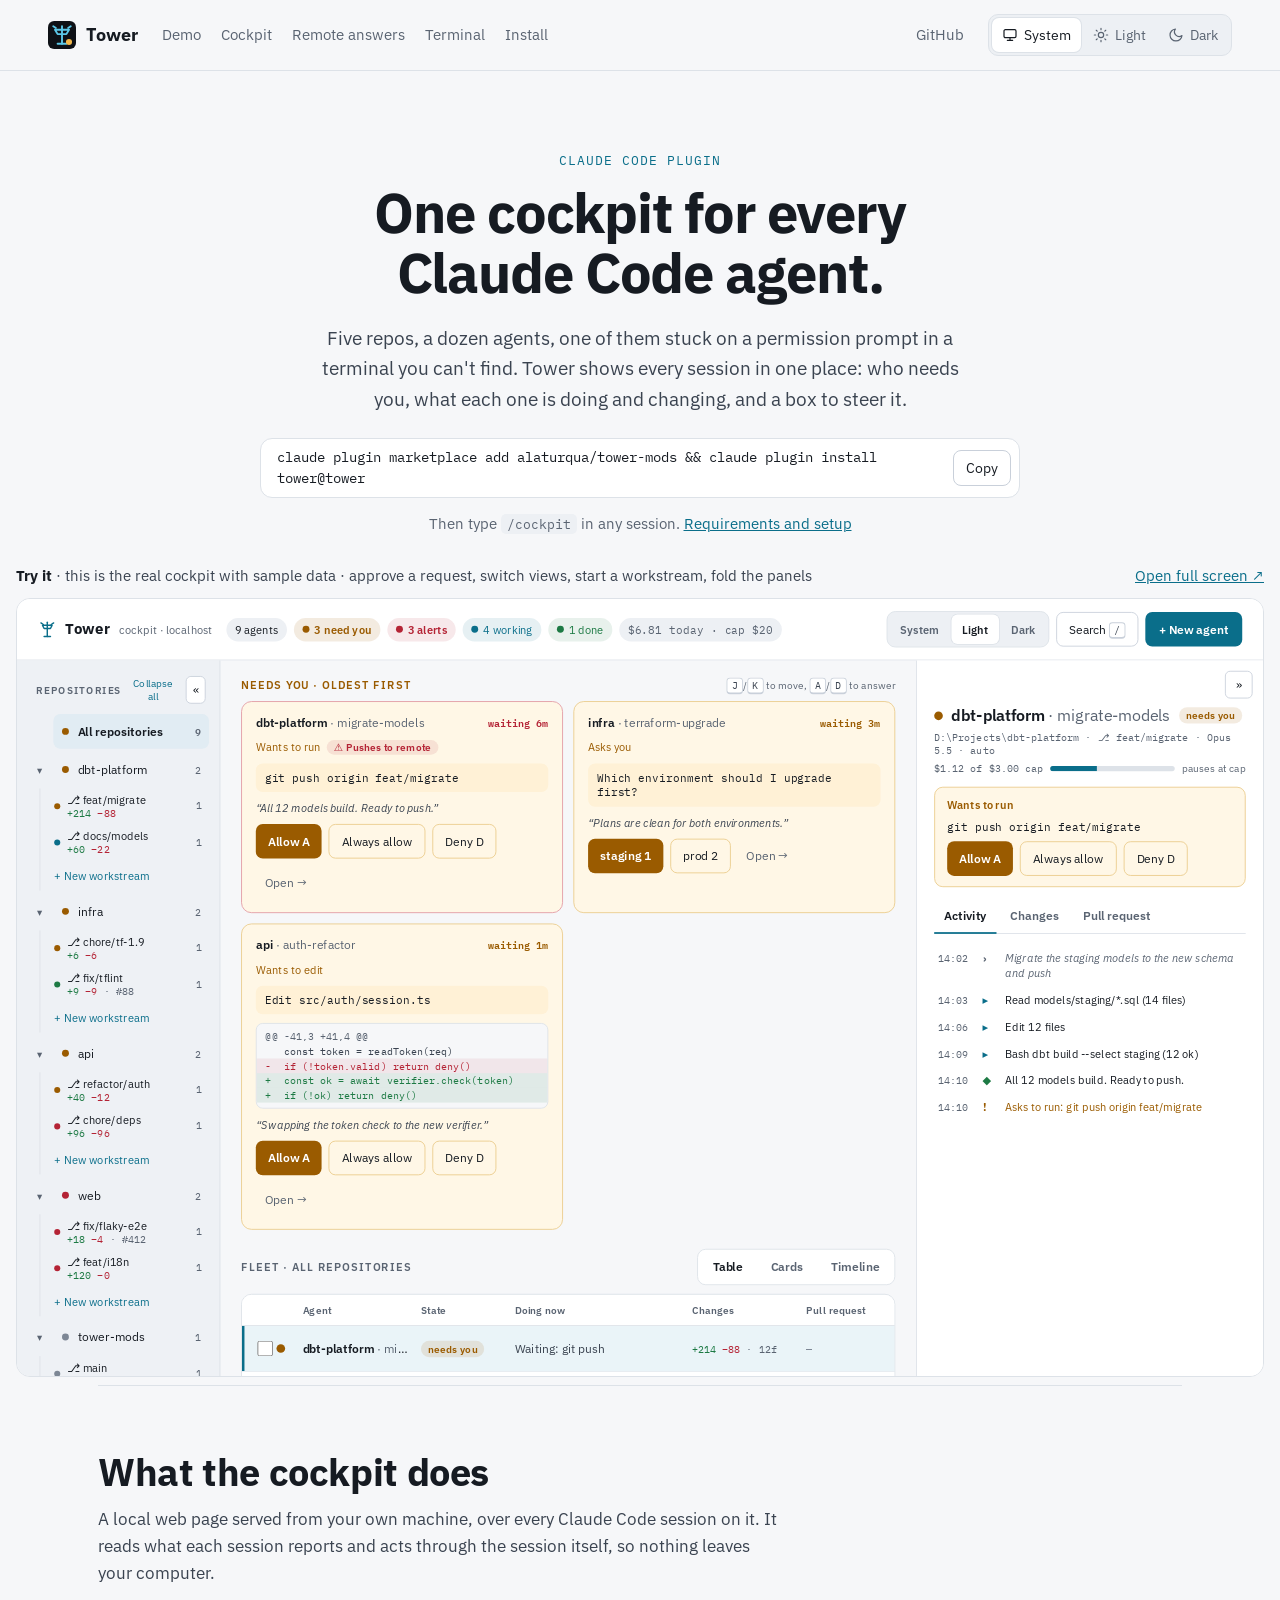
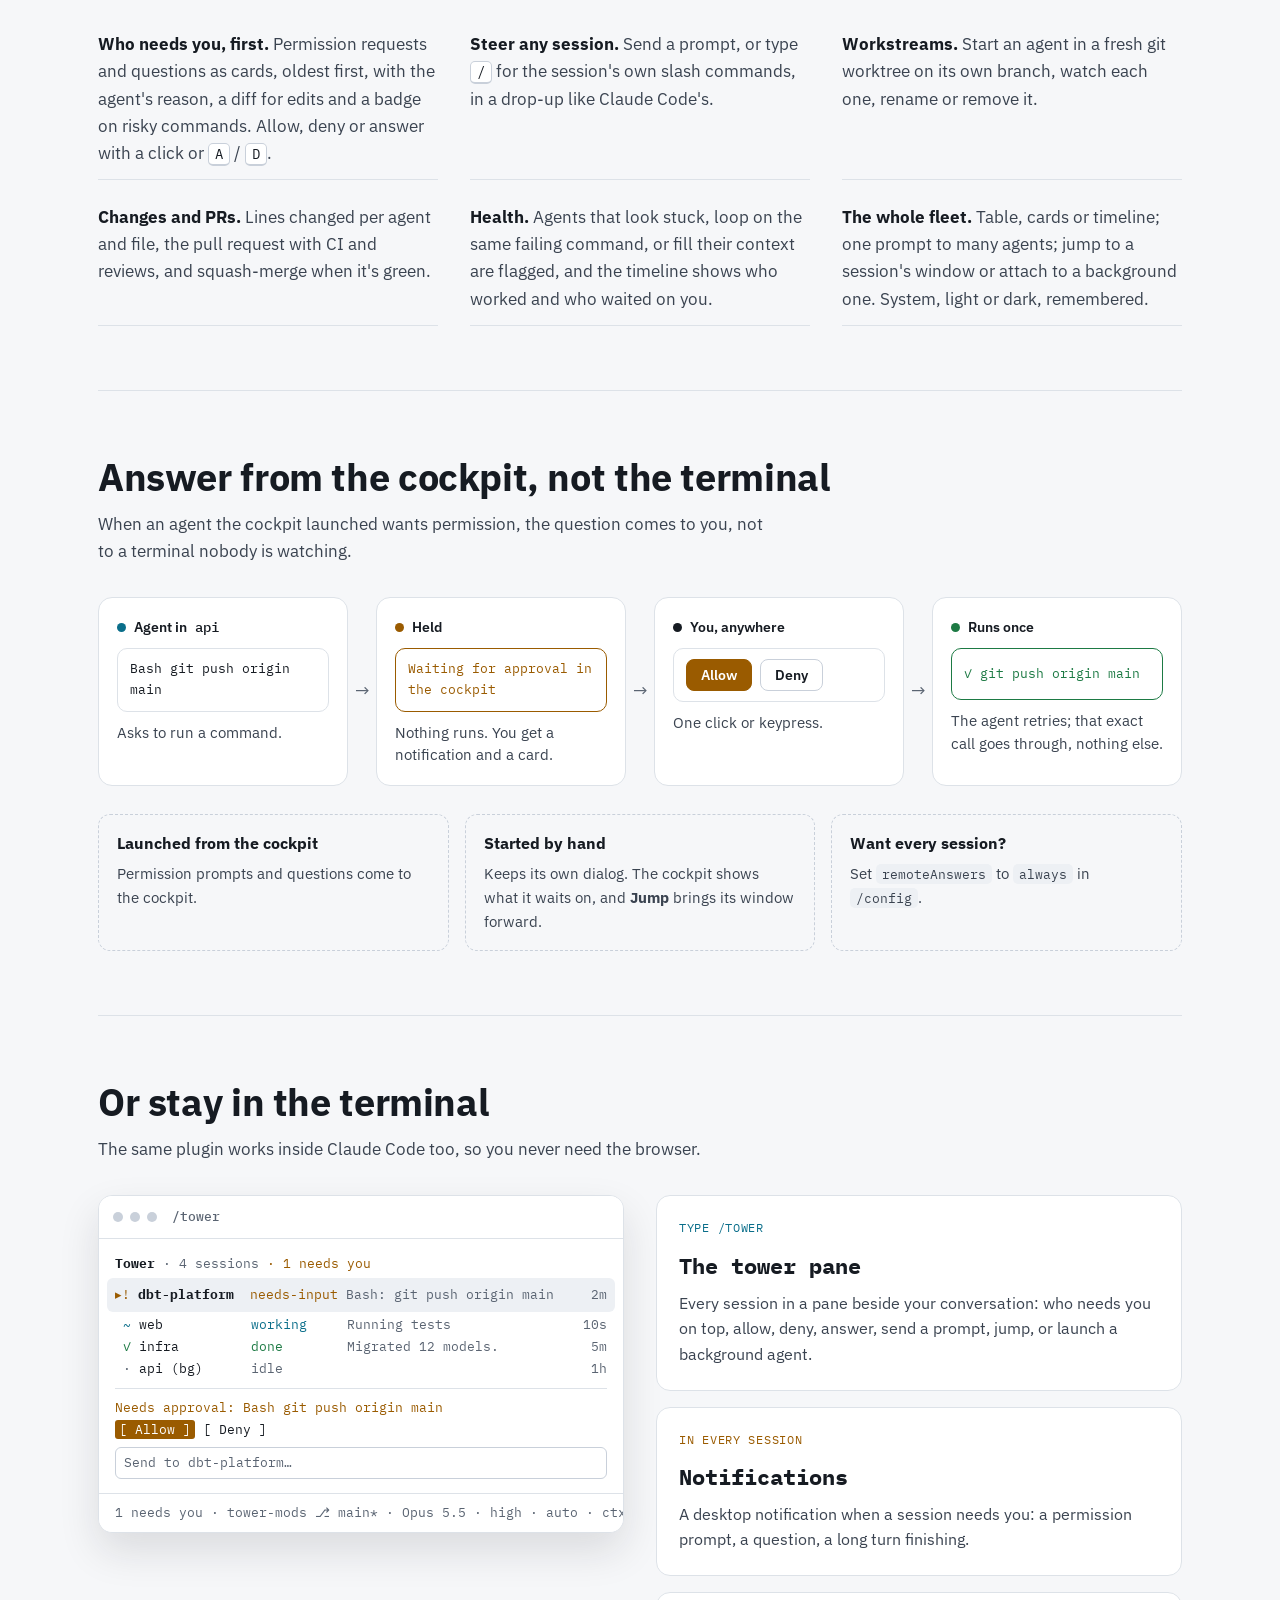
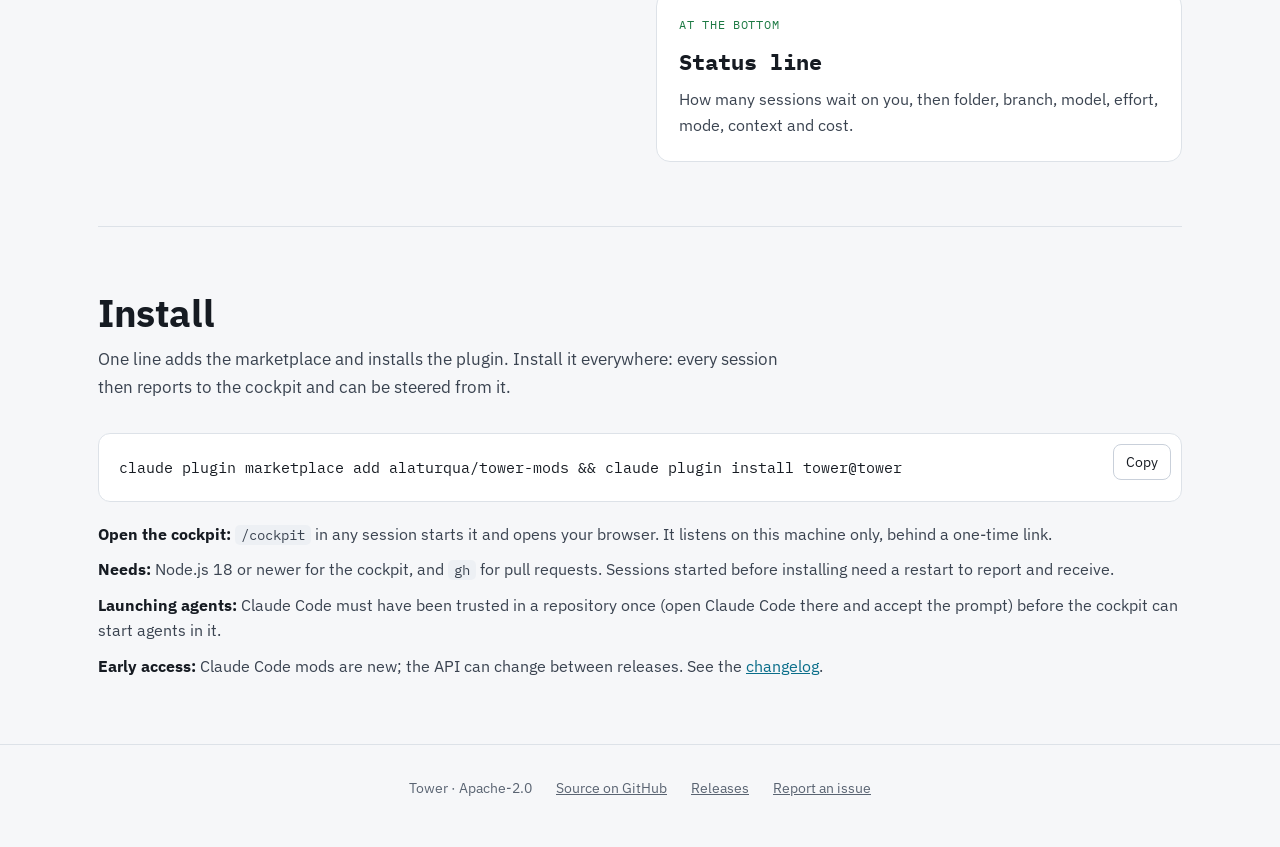
==== site/index.html @ bd693deb "Adding fixes and adjustments" ====
<!doctype html>
<html lang="en">
<head>
  <meta charset="utf-8">
  <meta name="viewport" content="width=device-width, initial-scale=1">
  <title>Tower: a cockpit for every Claude Code session</title>
  <meta name="description" content="A Claude Code plugin: one cockpit for every agent across your repos. See who needs you, approve and answer, send prompts and slash commands, start workstreams in git worktrees, and watch changes, PRs and health.">
  <meta name="theme-color" content="#0E1116">
  <link rel="icon" href="favicon.svg" type="image/svg+xml">
  <link rel="canonical" href="https://alaturqua.github.io/tower-mods/">
  <meta property="og:type" content="website">
  <meta property="og:title" content="Tower: a cockpit for every Claude Code session">
  <meta property="og:description" content="See every agent across your repos, approve and answer, send prompts, start workstreams, and watch changes and PRs from one cockpit.">
  <meta property="og:url" content="https://alaturqua.github.io/tower-mods/">
  <link rel="preconnect" href="https://fonts.googleapis.com">
  <link rel="preconnect" href="https://fonts.gstatic.com" crossorigin>
  <link rel="stylesheet" href="https://fonts.googleapis.com/css2?family=IBM+Plex+Mono:wght@400;500&family=IBM+Plex+Sans:wght@400;500;600;700&display=swap">
  <link rel="stylesheet" href="styles.css?v=dev">
  <script>
    // Before first paint: the saved choice, else the system's, so the page never flashes the wrong theme.
    (function () {
      var saved = null
      try { saved = localStorage.getItem('tower-theme') } catch (e) {}
      var system = window.matchMedia && matchMedia('(prefers-color-scheme: light)').matches ? 'light' : 'dark'
      document.documentElement.dataset.theme = saved === 'light' || saved === 'dark' ? saved : system
    })()
  </script>
</head>
<body>
  <a class="skip" href="#main">Skip to content</a>

  <header class="rail">
    <a class="brand" href="./" aria-label="Tower home">
      <img src="favicon.svg" alt="" width="28" height="28">
      <span>Tower</span>
    </a>
    <nav class="rail-nav" aria-label="Sections">
      <a href="#demo">Demo</a>
      <a href="#cockpit">Cockpit</a>
      <a href="#answers">Remote answers</a>
      <a href="#terminal">Terminal</a>
      <a href="#install">Install</a>
    </nav>
    <a class="rail-link" href="https://github.com/alaturqua/tower-mods">GitHub</a>
    <div class="theme-switch" role="group" aria-label="Theme">
      <button type="button" data-choice="system" aria-pressed="true" title="Follow the system">
        <svg viewBox="0 0 24 24" fill="none" stroke="currentColor" stroke-width="1.8" stroke-linecap="round" stroke-linejoin="round" aria-hidden="true"><rect x="3" y="4" width="18" height="12" rx="2"></rect><path d="M8 20h8M12 16v4"></path></svg>
        <span>System</span>
      </button>
      <button type="button" data-choice="light" aria-pressed="false" title="Light">
        <svg viewBox="0 0 24 24" fill="none" stroke="currentColor" stroke-width="1.8" stroke-linecap="round" stroke-linejoin="round" aria-hidden="true"><circle cx="12" cy="12" r="4"></circle><path d="M12 2v2M12 20v2M4.9 4.9l1.4 1.4M17.7 17.7l1.4 1.4M2 12h2M20 12h2M4.9 19.1l1.4-1.4M17.7 6.3l1.4-1.4"></path></svg>
        <span>Light</span>
      </button>
      <button type="button" data-choice="dark" aria-pressed="false" title="Dark">
        <svg viewBox="0 0 24 24" fill="none" stroke="currentColor" stroke-width="1.8" stroke-linecap="round" stroke-linejoin="round" aria-hidden="true"><path d="M21 12.8A9 9 0 1 1 11.2 3a7 7 0 0 0 9.8 9.8z"></path></svg>
        <span>Dark</span>
      </button>
    </div>
  </header>

  <main id="main">
    <section class="intro" aria-labelledby="hero-title">
      <p class="eyebrow">Claude Code plugin</p>
      <h1 id="hero-title">One cockpit for every Claude&nbsp;Code&nbsp;agent.</h1>
      <p class="lede">Five repos, a dozen agents, one of them stuck on a permission prompt in a terminal you can't find. Tower shows every session in one place: who needs you, what each one is doing and changing, and a box to steer it.</p>
      <div class="install-line">
        <code id="hero-install">claude plugin marketplace add alaturqua/tower-mods &amp;&amp; claude plugin install tower@tower</code>
        <button type="button" class="copy-inline" data-copy="hero-install">Copy</button>
      </div>
      <p class="intro-after">Then type <code>/cockpit</code> in any session. <a href="#install">Requirements and setup</a></p>
    </section>

    <section id="demo" class="live" aria-label="Live demo">
      <div class="live-bar">
        <span><b>Try it</b> · this is the real cockpit with sample data · approve a request, switch views, start a workstream, fold the panels</span>
        <a href="demo/" target="_blank" rel="noopener">Open full screen ↗</a>
      </div>
      <div class="live-frame" id="live-frame">
        <iframe id="live-iframe" src="demo/" title="Tower cockpit live demo with sample data" width="1440" height="900"></iframe>
      </div>
    </section>

    <section id="cockpit" class="band" aria-labelledby="cockpit-title">
      <h2 id="cockpit-title">What the cockpit does</h2>
      <p class="sub">A local web page served from your own machine, over every Claude Code session on it. It reads what each session reports and acts through the session itself, so nothing leaves your computer.</p>
      <ul class="features">
        <li><b>Who needs you, first.</b> Permission requests and questions as cards, oldest first, with the agent's reason, a diff for edits and a badge on risky commands. Allow, deny or answer with a click or <kbd>A</kbd> / <kbd>D</kbd>.</li>
        <li><b>Steer any session.</b> Send a prompt, or type <kbd>/</kbd> for the session's own slash commands, in a drop-up like Claude Code's.</li>
        <li><b>Workstreams.</b> Start an agent in a fresh git worktree on its own branch, watch each one, rename or remove it.</li>
        <li><b>Changes and PRs.</b> Lines changed per agent and file, the pull request with CI and reviews, and squash-merge when it's green.</li>
        <li><b>Health.</b> Agents that look stuck, loop on the same failing command, or fill their context are flagged, and the timeline shows who worked and who waited on you.</li>
        <li><b>The whole fleet.</b> Table, cards or timeline; one prompt to many agents; jump to a session's window or attach to a background one. System, light or dark, remembered.</li>
      </ul>
    </section>

    <section id="answers" class="band" aria-labelledby="answers-title">
      <h2 id="answers-title">Answer from the cockpit, not the terminal</h2>
      <p class="sub">When an agent the cockpit launched wants permission, the question comes to you, not to a terminal nobody is watching.</p>

      <ol class="flow" aria-label="How a permission is answered from the cockpit">
        <li class="flow-step">
          <p class="flow-who"><span class="dot work"></span>Agent in <b>api</b></p>
          <div class="flow-shot"><code>Bash  git push origin main</code></div>
          <p class="flow-say">Asks to run a command.</p>
        </li>
        <li class="flow-step">
          <p class="flow-who"><span class="dot warn"></span>Held</p>
          <div class="flow-shot flow-shot-warn">Waiting for approval in the cockpit</div>
          <p class="flow-say">Nothing runs. You get a notification and a card.</p>
        </li>
        <li class="flow-step">
          <p class="flow-who"><span class="dot you"></span>You, anywhere</p>
          <div class="flow-shot flow-buttons"><span class="fake-btn fake-primary">Allow</span><span class="fake-btn">Deny</span></div>
          <p class="flow-say">One click or keypress.</p>
        </li>
        <li class="flow-step">
          <p class="flow-who"><span class="dot ok"></span>Runs once</p>
          <div class="flow-shot flow-shot-ok">✓ git push origin main</div>
          <p class="flow-say">The agent retries; that exact call goes through, nothing else.</p>
        </li>
      </ol>

      <div class="modes">
        <div class="mode">
          <h3>Launched from the cockpit</h3>
          <p>Permission prompts and questions come to the cockpit.</p>
        </div>
        <div class="mode">
          <h3>Started by hand</h3>
          <p>Keeps its own dialog. The cockpit shows what it waits on, and <b>Jump</b> brings its window forward.</p>
        </div>
        <div class="mode">
          <h3>Want every session?</h3>
          <p>Set <code>remoteAnswers</code> to <code>always</code> in <code>/config</code>.</p>
        </div>
      </div>
    </section>

    <section id="terminal" class="band" aria-labelledby="terminal-title">
      <h2 id="terminal-title">Or stay in the terminal</h2>
      <p class="sub">The same plugin works inside Claude Code too, so you never need the browser.</p>
      <div class="term">
        <figure class="pane" aria-label="The /tower pane in a terminal">
          <div class="pane-bar"><span></span><span></span><span></span><b>/tower</b></div>
          <div class="pane-body">
            <p class="pane-head"><b>Tower</b> <i>· 4 sessions</i> <em class="warn">· 1 needs you</em></p>
            <p class="row sel"><span class="warn">▸!</span> <b>dbt-platform</b>  <span class="warn">needs-input</span> <i>Bash: git push origin main</i> <i class="r">2m</i></p>
            <p class="row"><span class="work"> ~</span> web           <span class="work">working    </span> <i>Running tests</i> <i class="r">10s</i></p>
            <p class="row"><span class="ok"> ✓</span> infra         <span class="ok">done       </span> <i>Migrated 12 models.</i> <i class="r">5m</i></p>
            <p class="row"><span class="dim"> ·</span> api (bg)      <span class="dim">idle       </span> <i></i> <i class="r">1h</i></p>
            <p class="rule"></p>
            <p class="warn">Needs approval: Bash git push origin main</p>
            <p><span class="key">[ Allow ]</span> <span class="key2">[ Deny ]</span></p>
            <p class="input">Send to dbt-platform…</p>
          </div>
          <div class="pane-status">1 needs you · tower-mods ⎇ main* · Opus 5.5 · high · auto · ctx 42% · $1.23</div>
        </figure>
        <div class="cards">
          <article class="card">
            <p class="tag work">type /tower</p>
            <h3>The tower pane</h3>
            <p>Every session in a pane beside your conversation: who needs you on top, allow, deny, answer, send a prompt, jump, or launch a background agent.</p>
          </article>
          <article class="card">
            <p class="tag warn">in every session</p>
            <h3>Notifications</h3>
            <p>A desktop notification when a session needs you: a permission prompt, a question, a long turn finishing.</p>
          </article>
          <article class="card">
            <p class="tag ok">at the bottom</p>
            <h3>Status line</h3>
            <p>How many sessions wait on you, then folder, branch, model, effort, mode, context and cost.</p>
          </article>
        </div>
      </div>
    </section>

    <section id="install" class="band" aria-labelledby="install-title">
      <h2 id="install-title">Install</h2>
      <p class="sub">One line adds the marketplace and installs the plugin. Install it everywhere: every session then reports to the cockpit and can be steered from it.</p>
      <div class="code">
        <button type="button" class="copy" data-copy="install-cmds">Copy</button>
<pre id="install-cmds"><code>claude plugin marketplace add alaturqua/tower-mods &amp;&amp; claude plugin install tower@tower</code></pre>
      </div>
      <ul class="setup">
        <li><b>Open the cockpit:</b> <code>/cockpit</code> in any session starts it and opens your browser. It listens on this machine only, behind a one-time link.</li>
        <li><b>Needs:</b> Node.js 18 or newer for the cockpit, and <code>gh</code> for pull requests. Sessions started before installing need a restart to report and receive.</li>
        <li><b>Launching agents:</b> Claude Code must have been trusted in a repository once (open Claude Code there and accept the prompt) before the cockpit can start agents in it.</li>
        <li><b>Early access:</b> Claude Code mods are new; the API can change between releases. See the <a href="https://github.com/alaturqua/tower-mods/blob/main/CHANGELOG.md">changelog</a>.</li>
      </ul>
    </section>
  </main>

  <footer class="foot">
    <span>Tower · Apache-2.0</span>
    <a href="https://github.com/alaturqua/tower-mods">Source on GitHub</a>
    <a href="https://github.com/alaturqua/tower-mods/releases">Releases</a>
    <a href="https://github.com/alaturqua/tower-mods/issues">Report an issue</a>
  </footer>

  <script>
    (function () {
      // Three choices, remembered: System follows the OS as it changes, Light and Dark stay put.
      var root = document.documentElement
      var meta = document.querySelector('meta[name="theme-color"]')
      var buttons = document.querySelectorAll('.theme-switch button')
      var media = window.matchMedia ? matchMedia('(prefers-color-scheme: light)') : null
      function choice() {
        var saved = null
        try { saved = localStorage.getItem('tower-theme') } catch (e) {}
        return saved === 'light' || saved === 'dark' ? saved : 'system'
      }
      function apply() {
        var picked = choice()
        var theme = picked === 'system' ? (media && media.matches ? 'light' : 'dark') : picked
        root.dataset.theme = theme
        meta.setAttribute('content', theme === 'dark' ? '#0E1116' : '#F6F7F9')
        buttons.forEach(function (b) { b.setAttribute('aria-pressed', String(b.dataset.choice === picked)) })
        document.dispatchEvent(new CustomEvent('tower-theme', { detail: theme }))
      }
      buttons.forEach(function (b) {
        b.addEventListener('click', function () {
          try {
            if (b.dataset.choice === 'system') localStorage.removeItem('tower-theme')
            else localStorage.setItem('tower-theme', b.dataset.choice)
          } catch (e) {}
          apply()
        })
      })
      if (media) media.addEventListener('change', apply)
      apply()
    })()

    // The live cockpit: laid out at 1440 x 900 as on a desktop, scaled down only when the
    // window is narrower, and told the page's theme whenever it changes.
    ;(function () {
      var frame = document.getElementById('live-frame')
      var iframe = document.getElementById('live-iframe')
      function fit() {
        var scale = Math.min(1, frame.clientWidth / 1440)
        iframe.style.transform = 'scale(' + scale + ')'
        frame.style.height = Math.round(900 * scale) + 'px'
      }
      function tell() {
        var theme = document.documentElement.dataset.theme === 'light' ? 'light' : 'dark'
        if (iframe.contentWindow) iframe.contentWindow.postMessage({ type: 'tower-theme', theme: theme }, location.origin)
      }
      window.addEventListener('resize', fit)
      window.addEventListener('message', function (e) {
        if (e.origin === location.origin && e.data && e.data.type === 'tower-demo-ready') tell()
      })
      document.addEventListener('tower-theme', tell)
      fit()
    })()

    document.querySelectorAll('button.copy, button.copy-inline').forEach(function (btn) {
      btn.addEventListener('click', function () {
        var text = document.getElementById(btn.dataset.copy).innerText
        navigator.clipboard.writeText(text).then(function () {
          btn.textContent = 'Copied'
          setTimeout(function () { btn.textContent = 'Copy' }, 1600)
        })
      })
    })
  </script>
</body>
</html>
---- site/styles.css ----
/* Dark is the default; light comes from the system or the toggle (html[data-theme]). */
:root {
  color-scheme: dark;
  --ground: #0E1116;
  --panel: #131820;
  --raise: #1A2029;
  --sunk: #0B0E12;
  --line: #252C36;
  --edge: #2E3643;
  --text: #E6E9EE;
  --text2: #C9D0DA;
  --muted: #9AA4B2;
  --warn: #F2B84B;
  --work: #5CC8E8;
  --work-hover: #8FDBF2;
  --ok: #63D297;
  --on-accent: #0B1A20;
  --on-warn: #1A1300;
  --rail: rgba(14, 17, 22, 0.92);
  --shadow: 0 24px 60px rgba(0, 0, 0, 0.45);
  --sans: 'IBM Plex Sans', system-ui, sans-serif;
  --mono: 'IBM Plex Mono', ui-monospace, monospace;
}

@media (prefers-color-scheme: light) {
  :root:not([data-theme="dark"]) {
    color-scheme: light;
    --ground: #F6F7F9;
    --panel: #FFFFFF;
    --raise: #EDF0F4;
    --sunk: #FFFFFF;
    --line: #DDE2E8;
    --edge: #C9D0DA;
    --text: #161B22;
    --text2: #3A4350;
    --muted: #5A6472;
    --warn: #9A5B00;
    --work: #0A6E8A;
    --work-hover: #0B5870;
    --ok: #1D7A44;
    --on-accent: #FFFFFF;
    --on-warn: #FFFFFF;
    --rail: rgba(246, 247, 249, 0.92);
    --shadow: 0 18px 40px rgba(22, 27, 34, 0.12);
  }
}

:root[data-theme="light"] {
  color-scheme: light;
  --ground: #F6F7F9;
  --panel: #FFFFFF;
  --raise: #EDF0F4;
  --sunk: #FFFFFF;
  --line: #DDE2E8;
  --edge: #C9D0DA;
  --text: #161B22;
  --text2: #3A4350;
  --muted: #5A6472;
  --warn: #9A5B00;
  --work: #0A6E8A;
  --work-hover: #0B5870;
  --ok: #1D7A44;
  --on-accent: #FFFFFF;
  --on-warn: #FFFFFF;
  --rail: rgba(246, 247, 249, 0.92);
  --shadow: 0 18px 40px rgba(22, 27, 34, 0.12);
}

* { box-sizing: border-box; }
html { scroll-behavior: smooth; }
body { margin: 0; background: var(--ground); color: var(--text); font-family: var(--sans); font-size: 17px; line-height: 1.6; }
a { color: var(--work); }
a:not(.btn):hover { color: var(--work-hover); }
a:focus-visible, button:focus-visible { outline: 2px solid var(--work); outline-offset: 3px; border-radius: 4px; }
code { font-family: var(--mono); font-size: 0.88em; background: var(--raise); padding: 1px 6px; border-radius: 5px; }

.skip { position: absolute; left: -999px; top: 8px; background: var(--work); color: var(--on-accent); padding: 8px 12px; border-radius: 8px; }
.skip:focus { left: 16px; z-index: 10; }
a.skip:hover { color: var(--on-accent); }

.rail { position: sticky; top: 0; z-index: 5; display: flex; align-items: center; gap: 24px; flex-wrap: wrap; padding: 14px clamp(16px, 4vw, 48px); background: var(--rail); backdrop-filter: blur(8px); border-bottom: 1px solid var(--line); }
.brand { display: flex; align-items: center; gap: 10px; color: var(--text); text-decoration: none; font-weight: 700; font-size: 18px; }
.rail-nav { display: flex; gap: 20px; flex-wrap: wrap; flex: 1; }
.rail-nav a, .rail-link { color: var(--muted); text-decoration: none; font-size: 15px; }
.rail-nav a:hover, .rail-link:hover { color: var(--text); }

main { max-width: 1180px; margin: 0 auto; padding: 0 clamp(16px, 4vw, 48px); }

/* The intro sits above the live demo, centered, so the demo is what the page leads with. */
.intro { max-width: 900px; margin: 0 auto; padding: clamp(40px, 7vw, 80px) 0 28px; text-align: center; }
.intro .lede { margin: 0 auto 24px; }
.install-line { display: flex; align-items: center; gap: 8px; max-width: 760px; margin: 0 auto; padding: 8px 8px 8px 16px; border-radius: 12px; border: 1px solid var(--line); background: var(--sunk); text-align: left; }
.install-line code { flex: 1; min-width: 0; white-space: normal; overflow-wrap: anywhere; background: none; padding: 0; font-size: 14px; line-height: 1.5; }
.copy-inline { flex: none; min-height: 36px; padding: 0 12px; border-radius: 8px; border: 1px solid var(--edge); background: var(--panel); color: var(--text); font: inherit; font-size: 14px; cursor: pointer; }
.copy-inline:hover { background: var(--raise); }
.intro-after { margin: 14px 0 0; color: var(--muted); font-size: 15px; }
.eyebrow { margin: 0 0 10px; color: var(--work); font-family: var(--mono); font-size: 13px; letter-spacing: 0.08em; text-transform: uppercase; }
h1 { margin: 0 0 20px; font-size: clamp(36px, 5vw, 56px); line-height: 1.08; letter-spacing: -0.02em; }
.lede { margin: 0 0 28px; color: var(--text2); font-size: 19px; max-width: 34em; }
.cta { display: flex; flex-wrap: wrap; gap: 12px; }
.btn { display: inline-flex; align-items: center; min-height: 48px; padding: 0 20px; border-radius: 10px; border: 1px solid var(--edge); color: var(--text); text-decoration: none; font-weight: 600; }
.btn:hover { color: var(--text); background: var(--raise); }
.btn-primary { background: var(--work); border-color: var(--work); color: var(--on-accent); }
a.btn-primary:hover, a.btn-primary:focus-visible { background: var(--work-hover); color: var(--on-accent); }

.pane { margin: 0; border: 1px solid var(--line); border-radius: 14px; overflow: hidden; background: var(--sunk); box-shadow: var(--shadow); font-family: var(--mono); font-size: 13px; line-height: 1.7; }
.pane-bar { display: flex; align-items: center; gap: 7px; padding: 10px 14px; background: var(--panel); border-bottom: 1px solid var(--line); }
.pane-bar span { width: 10px; height: 10px; border-radius: 50%; background: var(--edge); }
.pane-bar b { margin-left: 8px; color: var(--muted); font-weight: 500; }
.pane-body { padding: 14px 16px; overflow-x: auto; }
.pane-body p { margin: 0; white-space: pre; }
.pane-body i { font-style: normal; color: var(--muted); }
.pane-body .r { float: right; }
.pane-head i { color: var(--muted); }
.pane-body em { font-style: normal; }
.row.sel { background: var(--raise); border-radius: 6px; padding: 6px 8px; margin: 2px -8px; }
.rule { border-top: 1px solid var(--line); margin: 8px 0 !important; }
.warn { color: var(--warn); }
.work { color: var(--work); }
.ok { color: var(--ok); }
.dim { color: var(--muted); }
.key { color: var(--on-warn); background: var(--warn); border-radius: 3px; padding: 1px 4px; }
.key2 { color: var(--text); }
.input { margin-top: 6px !important; padding: 4px 8px; border: 1px solid var(--edge); border-radius: 6px; color: var(--muted); }
.pane-status { padding: 8px 16px; border-top: 1px solid var(--line); background: var(--panel); color: var(--muted); white-space: nowrap; overflow-x: auto; }

.band { padding: 64px 0; border-top: 1px solid var(--line); }
h2 { margin: 0 0 12px; font-size: clamp(28px, 3.4vw, 38px); line-height: 1.15; letter-spacing: -0.01em; }
.sub { margin: 0 0 32px; color: var(--text2); max-width: 40em; }

.cards { display: grid; grid-template-columns: repeat(auto-fit, minmax(min(100%, 300px), 1fr)); gap: 16px; }
.card { padding: 22px; border-radius: 14px; background: var(--panel); border: 1px solid var(--line); }
.card h3 { margin: 0 0 8px; font-family: var(--mono); font-size: 22px; }
.card p { margin: 0; color: var(--text2); font-size: 16px; }
.card .tag { margin: 0 0 10px; font-family: var(--mono); font-size: 12px; letter-spacing: 0.06em; text-transform: uppercase; }
.card .tag.work { color: var(--work); }
.card .tag.warn { color: var(--warn); }
.card .tag.ok { color: var(--ok); }

/* The answer flow: four steps drawn as small pieces of UI, joined by arrows when they sit in a row. */
.flow { margin: 0 0 28px; padding: 0; list-style: none; display: grid; grid-template-columns: repeat(auto-fit, minmax(min(100%, 220px), 1fr)); gap: 28px; }
.flow-step { position: relative; display: flex; flex-direction: column; gap: 10px; padding: 18px; border-radius: 14px; background: var(--panel); border: 1px solid var(--line); }
.flow-step + .flow-step::before { content: "→"; position: absolute; left: -22px; top: 50%; transform: translateY(-50%); color: var(--muted); font-size: 18px; }
@media (max-width: 1000px) { .flow-step + .flow-step::before { content: none; } }
.flow-who { margin: 0; display: flex; align-items: center; gap: 8px; font-size: 14px; font-weight: 600; color: var(--text); }
.flow-who b { font-family: var(--mono); font-weight: 500; }
.dot { width: 9px; height: 9px; border-radius: 50%; flex: none; }
.dot.work { background: var(--work); }
.dot.warn { background: var(--warn); }
.dot.ok { background: var(--ok); }
.dot.you { background: var(--text); }
.flow-shot { min-height: 52px; display: flex; align-items: center; padding: 10px 12px; border-radius: 10px; background: var(--sunk); border: 1px solid var(--line); font-family: var(--mono); font-size: 13px; color: var(--text); overflow-wrap: anywhere; }
.flow-shot code { background: none; padding: 0; font-size: inherit; }
.flow-shot-warn { color: var(--warn); border-color: var(--warn); }
.flow-shot-ok { color: var(--ok); border-color: var(--ok); }
.flow-buttons { gap: 8px; font-family: var(--sans); }
.fake-btn { display: inline-flex; align-items: center; min-height: 32px; padding: 0 14px; border-radius: 8px; border: 1px solid var(--edge); font-size: 14px; font-weight: 600; }
.fake-primary { background: var(--warn); border-color: var(--warn); color: var(--on-warn); }
.flow-say { margin: 0; color: var(--text2); font-size: 15px; line-height: 1.5; }

.modes { display: grid; grid-template-columns: repeat(auto-fit, minmax(min(100%, 260px), 1fr)); gap: 16px; }
.mode { padding: 16px 18px; border-radius: 12px; border: 1px dashed var(--edge); }
.mode h3 { margin: 0 0 6px; font-size: 16px; }
.mode p { margin: 0; color: var(--text2); font-size: 15px; }

.features { margin: 0; padding: 0; list-style: none; display: grid; grid-template-columns: repeat(auto-fit, minmax(min(100%, 320px), 1fr)); gap: 12px 32px; }
.features li { padding: 12px 0; border-bottom: 1px solid var(--line); color: var(--text2); }
.features b { color: var(--text); }

.code { position: relative; border-radius: 12px; background: var(--sunk); border: 1px solid var(--line); }
.code pre { margin: 0; padding: 20px; overflow-x: auto; font-family: var(--mono); font-size: 15px; line-height: 1.8; }
.code pre code { background: none; padding: 0; font-size: inherit; }
.copy { position: absolute; top: 10px; right: 10px; min-height: 36px; padding: 0 12px; border-radius: 8px; border: 1px solid var(--edge); background: var(--panel); color: var(--text); font: inherit; font-size: 14px; cursor: pointer; }
.copy:hover { background: var(--raise); }
.note { margin: 16px 0 0; color: var(--muted); font-size: 15px; }

.foot { display: flex; flex-wrap: wrap; gap: 24px; justify-content: center; padding: 32px 16px 48px; border-top: 1px solid var(--line); color: var(--muted); font-size: 14px; }
.foot a { color: var(--muted); }
.foot a:hover { color: var(--text); }

@media (prefers-reduced-motion: reduce) { html { scroll-behavior: auto; } }

.theme-switch { display: inline-flex; gap: 2px; padding: 3px; border-radius: 10px; background: var(--raise); border: 1px solid var(--line); }
.theme-switch button { display: inline-flex; align-items: center; gap: 6px; min-height: 34px; padding: 0 10px; border: none; border-radius: 7px; background: transparent; color: var(--muted); font: inherit; font-size: 14px; cursor: pointer; }
.theme-switch button:hover { color: var(--text); }
.theme-switch button[aria-pressed="true"] { background: var(--panel); color: var(--text); box-shadow: 0 0 0 1px var(--line); }
.theme-switch svg { width: 16px; height: 16px; }
@media (max-width: 640px) { .theme-switch span { position: absolute; width: 1px; height: 1px; overflow: hidden; clip: rect(0 0 0 0); } }




/* The live cockpit: breaks out of the text column to show the mockup at real size. */
.live { width: min(1440px, calc(100vw - 32px)); margin: 0 0 36px; position: relative; left: 50%; transform: translateX(-50%); display: flex; flex-direction: column; gap: 10px; }
.live-bar { display: flex; flex-wrap: wrap; justify-content: space-between; gap: 8px 16px; align-items: baseline; color: var(--text2); font-size: 15px; }
.live-bar b { color: var(--text); }
.live-frame { position: relative; overflow: hidden; border-radius: 14px; border: 1px solid var(--line); background: var(--sunk); }
.live-frame iframe { position: absolute; top: 0; left: 0; width: 1440px; height: 900px; border: 0; transform-origin: 0 0; }

kbd { font-family: var(--mono); font-size: 0.82em; padding: 1px 6px; border: 1px solid var(--edge); border-bottom-width: 2px; border-radius: 5px; background: var(--panel); color: var(--text); }
#demo { margin-bottom: 8px; scroll-margin-top: 80px; }
.term { display: grid; grid-template-columns: repeat(auto-fit, minmax(min(100%, 440px), 1fr)); gap: 32px; align-items: start; }
.term .cards { grid-template-columns: 1fr; }
.setup { margin: 20px 0 0; padding: 0; list-style: none; display: grid; gap: 10px; }
.setup li { color: var(--text2); font-size: 16px; }
.setup b { color: var(--text); }
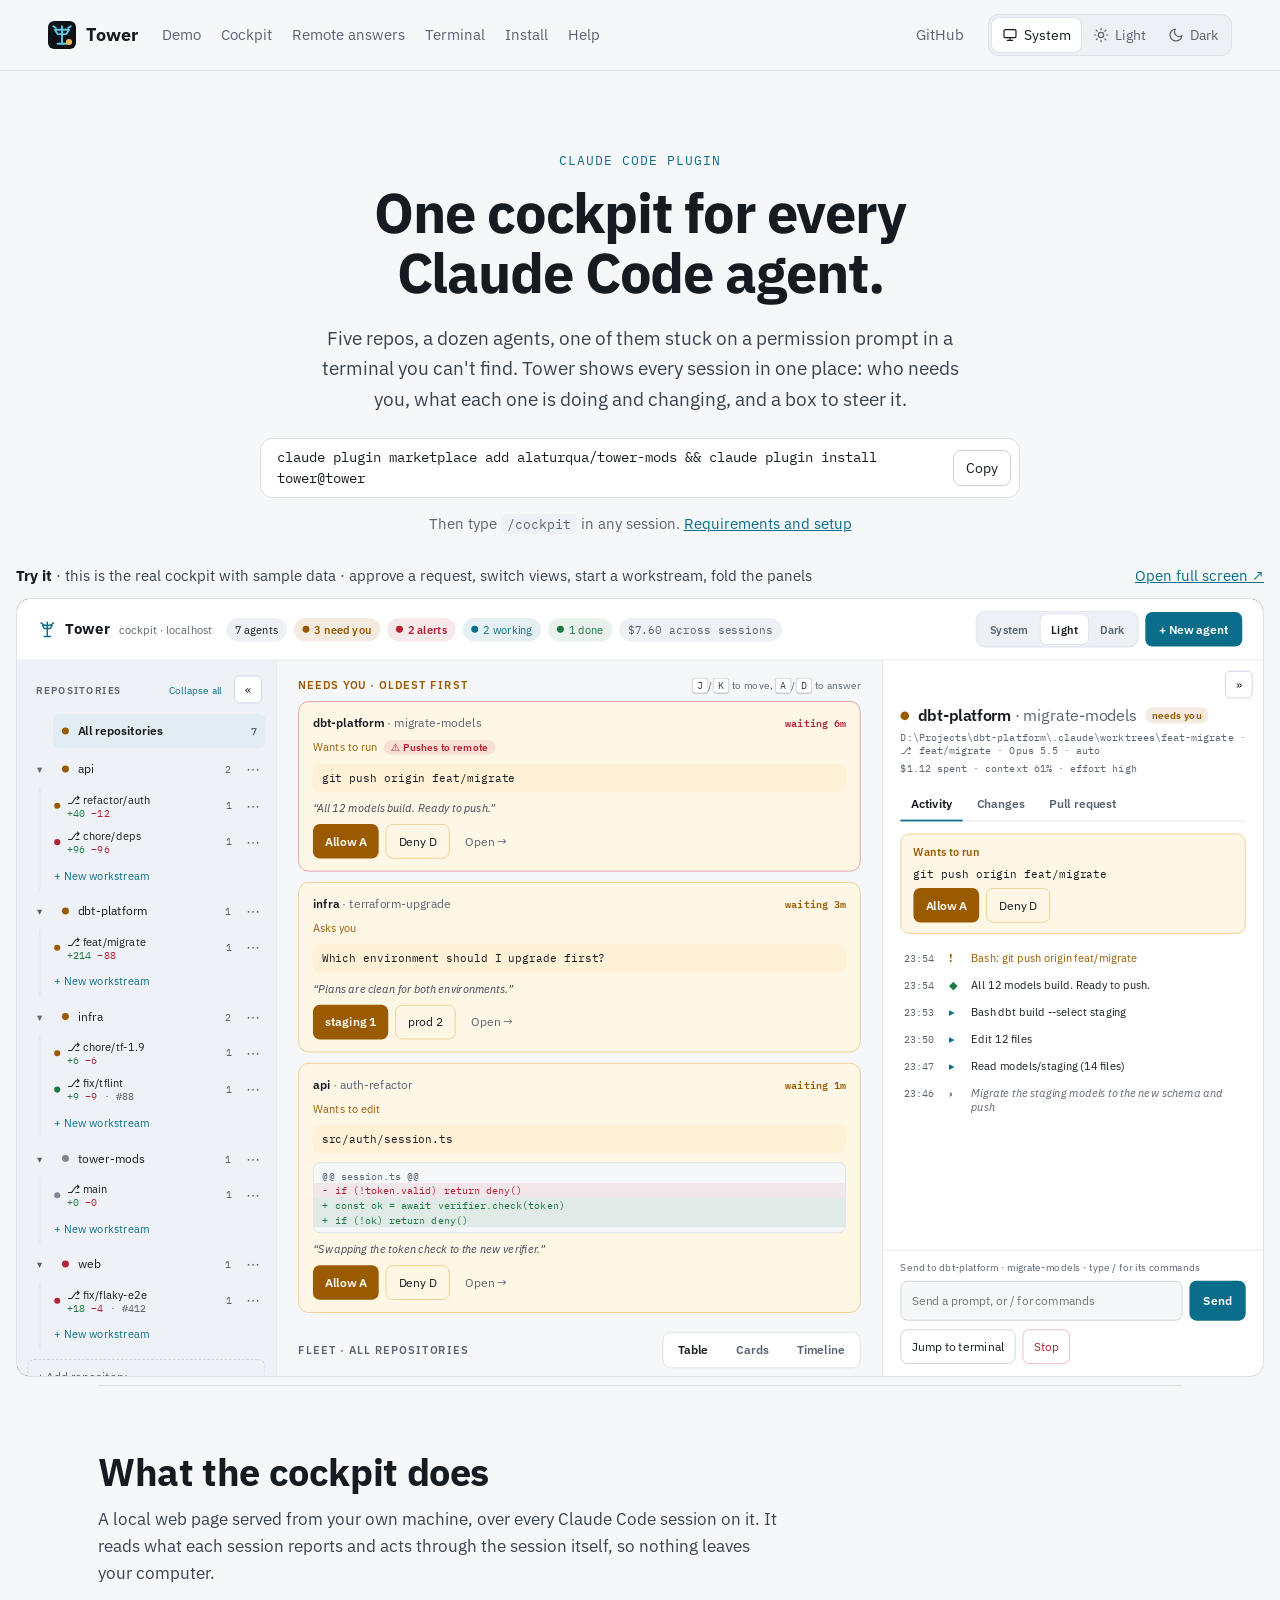
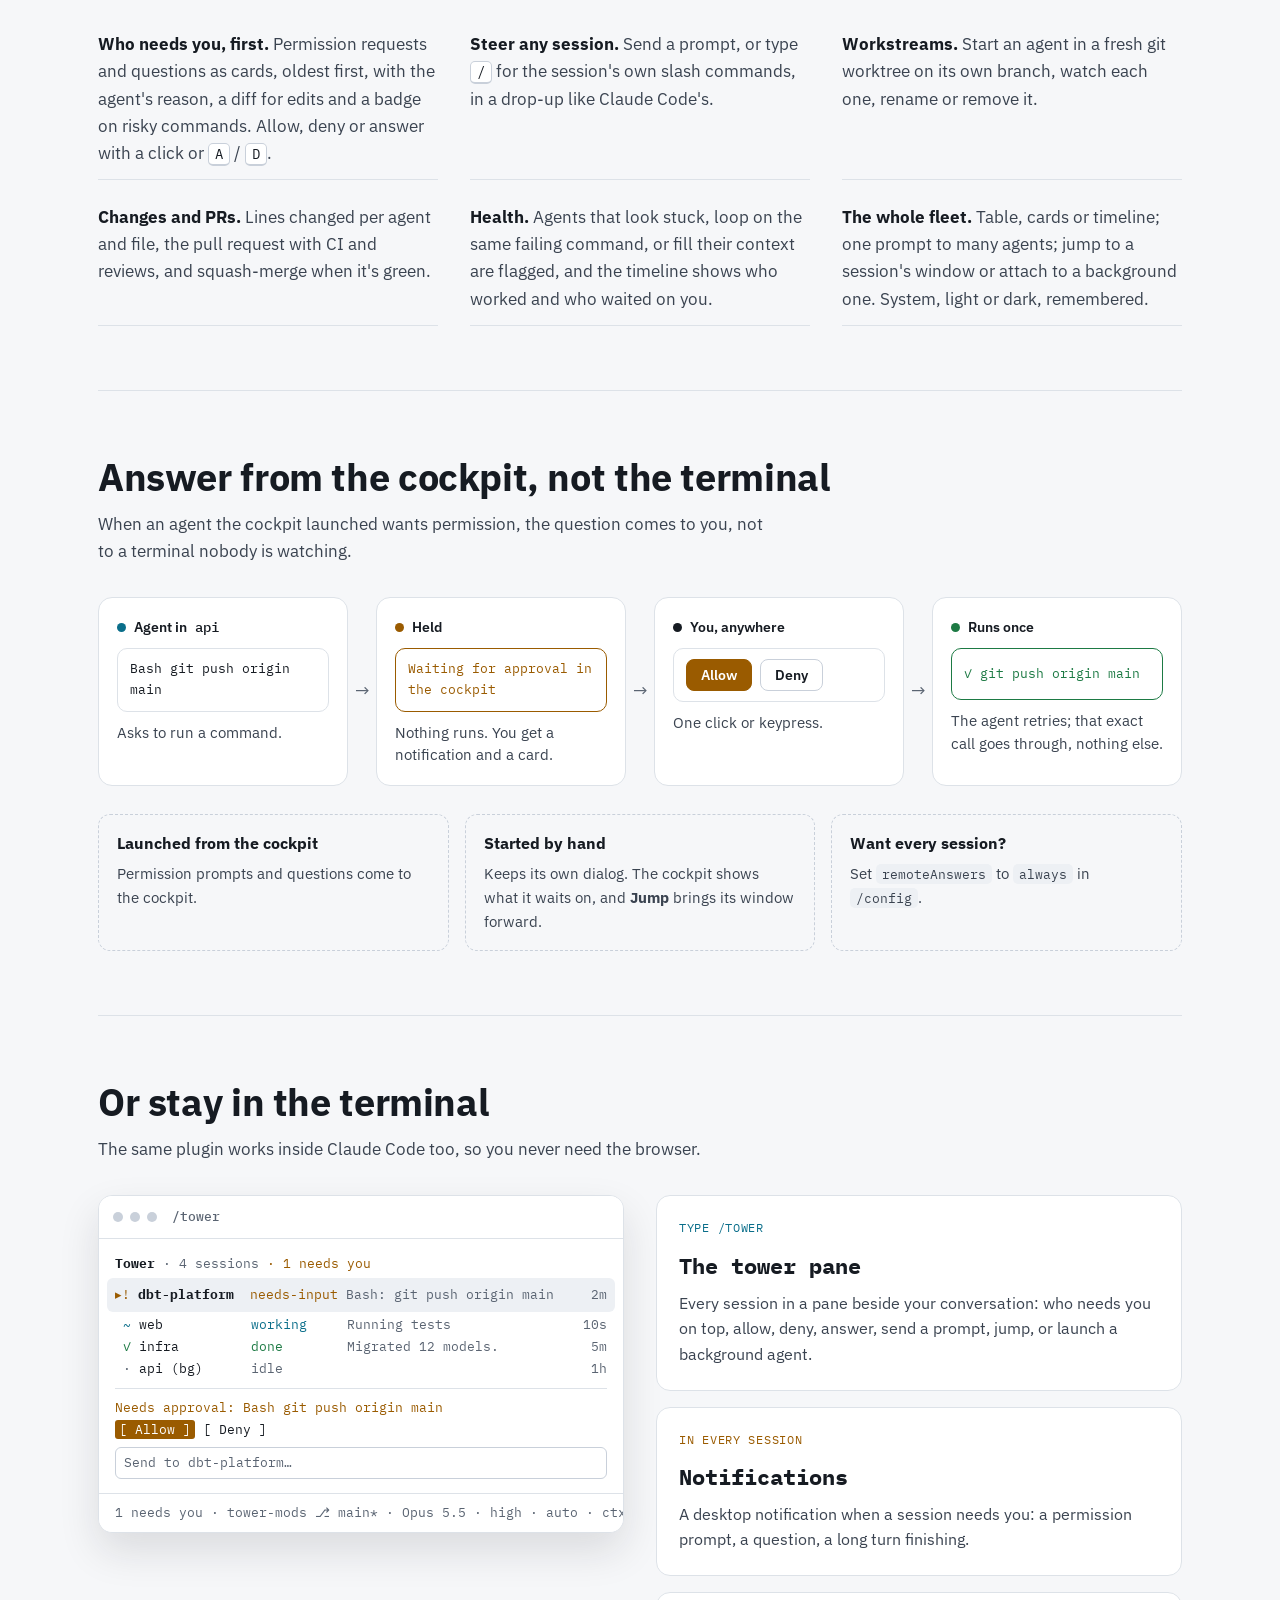
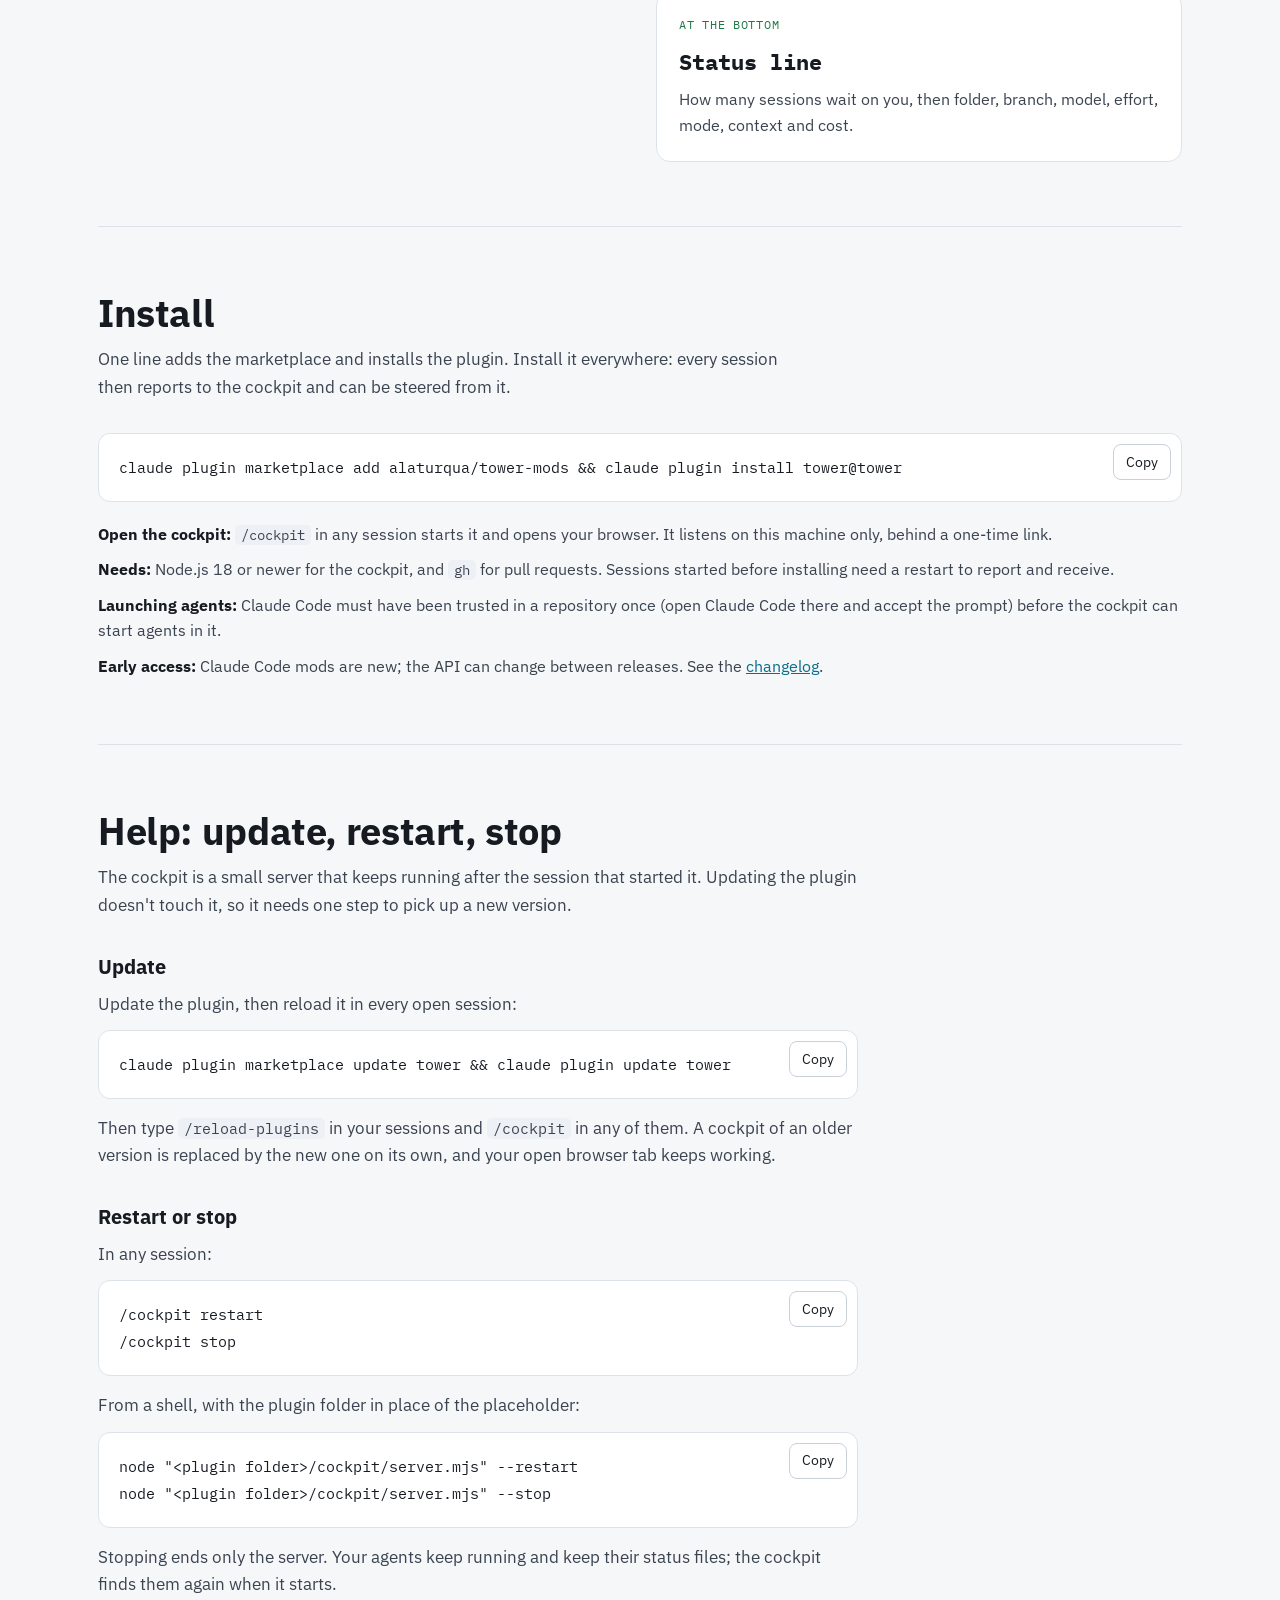
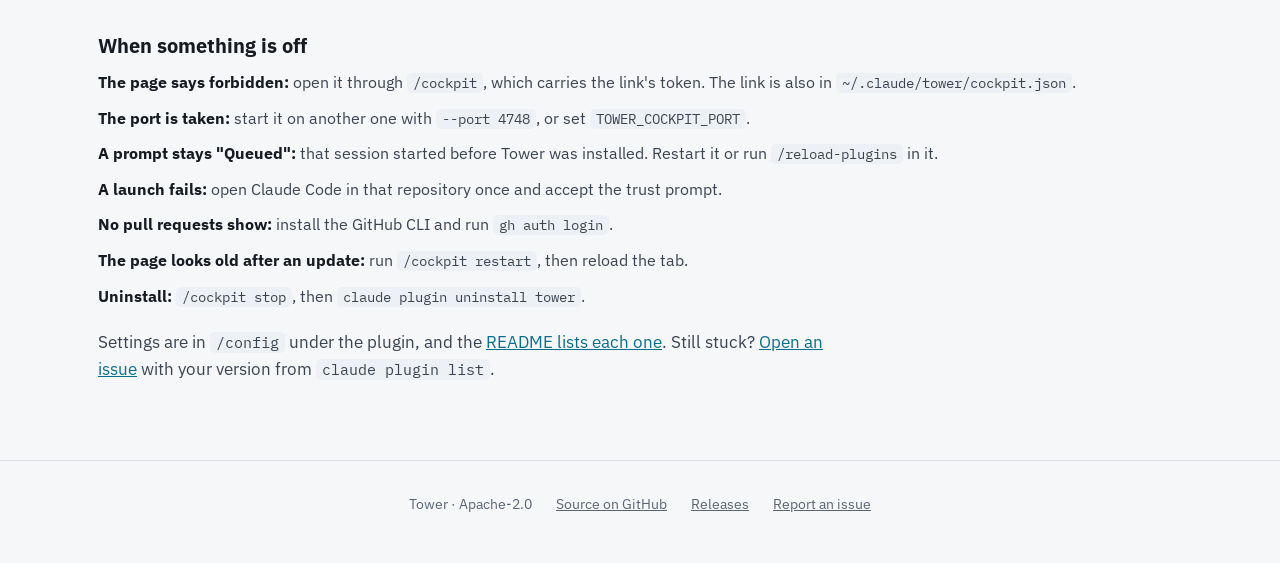
==== commit 3f621d4a: "Add a Help section to the site: update, restart, stop and troubleshooting Co-Authored-By: Claude Son" ====
--- a/site/index.html
+++ b/site/index.html
@@ -40,6 +40,7 @@
       <a href="#answers">Remote answers</a>
       <a href="#terminal">Terminal</a>
       <a href="#install">Install</a>
+      <a href="#help">Help</a>
     </nav>
     <a class="rail-link" href="https://github.com/alaturqua/tower-mods">GitHub</a>
     <div class="theme-switch" role="group" aria-label="Theme">
@@ -189,6 +190,46 @@
         <li><b>Early access:</b> Claude Code mods are new; the API can change between releases. See the <a href="https://github.com/alaturqua/tower-mods/blob/main/CHANGELOG.md">changelog</a>.</li>
       </ul>
     </section>
+
+    <section id="help" class="band" aria-labelledby="help-title">
+      <h2 id="help-title">Help: update, restart, stop</h2>
+      <p class="sub">The cockpit is a small server that keeps running after the session that started it. Updating the plugin doesn't touch it, so it needs one step to pick up a new version.</p>
+
+      <h3>Update</h3>
+      <p>Update the plugin, then reload it in every open session:</p>
+      <div class="code">
+        <button type="button" class="copy" data-copy="help-update">Copy</button>
+<pre id="help-update"><code>claude plugin marketplace update tower &amp;&amp; claude plugin update tower</code></pre>
+      </div>
+      <p>Then type <code>/reload-plugins</code> in your sessions and <code>/cockpit</code> in any of them. A cockpit of an older version is replaced by the new one on its own, and your open browser tab keeps working.</p>
+
+      <h3>Restart or stop</h3>
+      <p>In any session:</p>
+      <div class="code">
+        <button type="button" class="copy" data-copy="help-slash">Copy</button>
+<pre id="help-slash"><code>/cockpit restart
+/cockpit stop</code></pre>
+      </div>
+      <p>From a shell, with the plugin folder in place of the placeholder:</p>
+      <div class="code">
+        <button type="button" class="copy" data-copy="help-shell">Copy</button>
+<pre id="help-shell"><code>node "&lt;plugin folder&gt;/cockpit/server.mjs" --restart
+node "&lt;plugin folder&gt;/cockpit/server.mjs" --stop</code></pre>
+      </div>
+      <p>Stopping ends only the server. Your agents keep running and keep their status files; the cockpit finds them again when it starts.</p>
+
+      <h3>When something is off</h3>
+      <ul class="setup">
+        <li><b>The page says forbidden:</b> open it through <code>/cockpit</code>, which carries the link's token. The link is also in <code>~/.claude/tower/cockpit.json</code>.</li>
+        <li><b>The port is taken:</b> start it on another one with <code>--port 4748</code>, or set <code>TOWER_COCKPIT_PORT</code>.</li>
+        <li><b>A prompt stays "Queued":</b> that session started before Tower was installed. Restart it or run <code>/reload-plugins</code> in it.</li>
+        <li><b>A launch fails:</b> open Claude Code in that repository once and accept the trust prompt.</li>
+        <li><b>No pull requests show:</b> install the GitHub CLI and run <code>gh auth login</code>.</li>
+        <li><b>The page looks old after an update:</b> run <code>/cockpit restart</code>, then reload the tab.</li>
+        <li><b>Uninstall:</b> <code>/cockpit stop</code>, then <code>claude plugin uninstall tower</code>.</li>
+      </ul>
+      <p>Settings are in <code>/config</code> under the plugin, and the <a href="https://github.com/alaturqua/tower-mods#settings">README lists each one</a>. Still stuck? <a href="https://github.com/alaturqua/tower-mods/issues">Open an issue</a> with your version from <code>claude plugin list</code>.</p>
+    </section>
   </main>
 
   <footer class="foot">
--- a/site/styles.css
+++ b/site/styles.css
@@ -204,3 +204,8 @@
 .setup { margin: 20px 0 0; padding: 0; list-style: none; display: grid; gap: 10px; }
 .setup li { color: var(--text2); font-size: 16px; }
 .setup b { color: var(--text); }
+
+#help h3 { margin: 32px 0 8px; font-size: 20px; }
+#help p { margin: 0 0 12px; max-width: 760px; color: var(--text2); }
+#help .code { margin: 0 0 16px; max-width: 760px; }
+#help .setup { margin: 0 0 20px; }
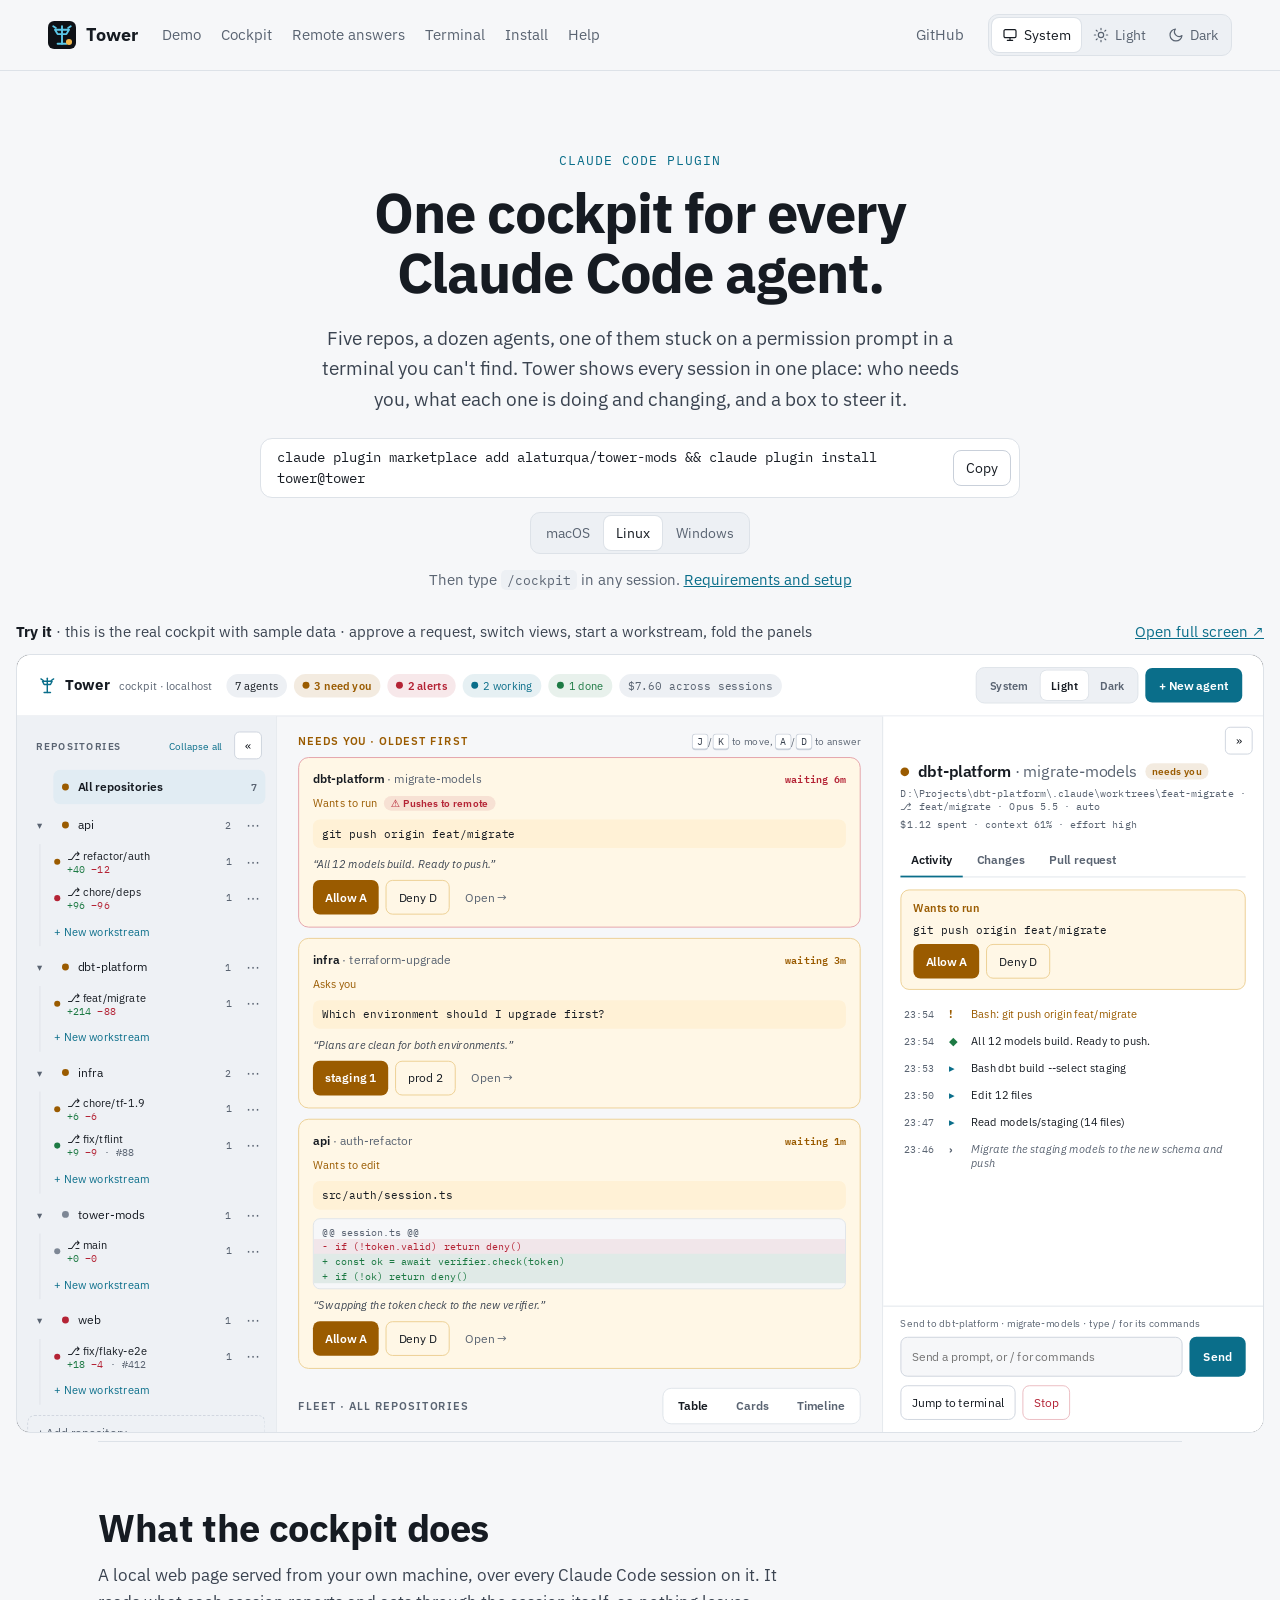
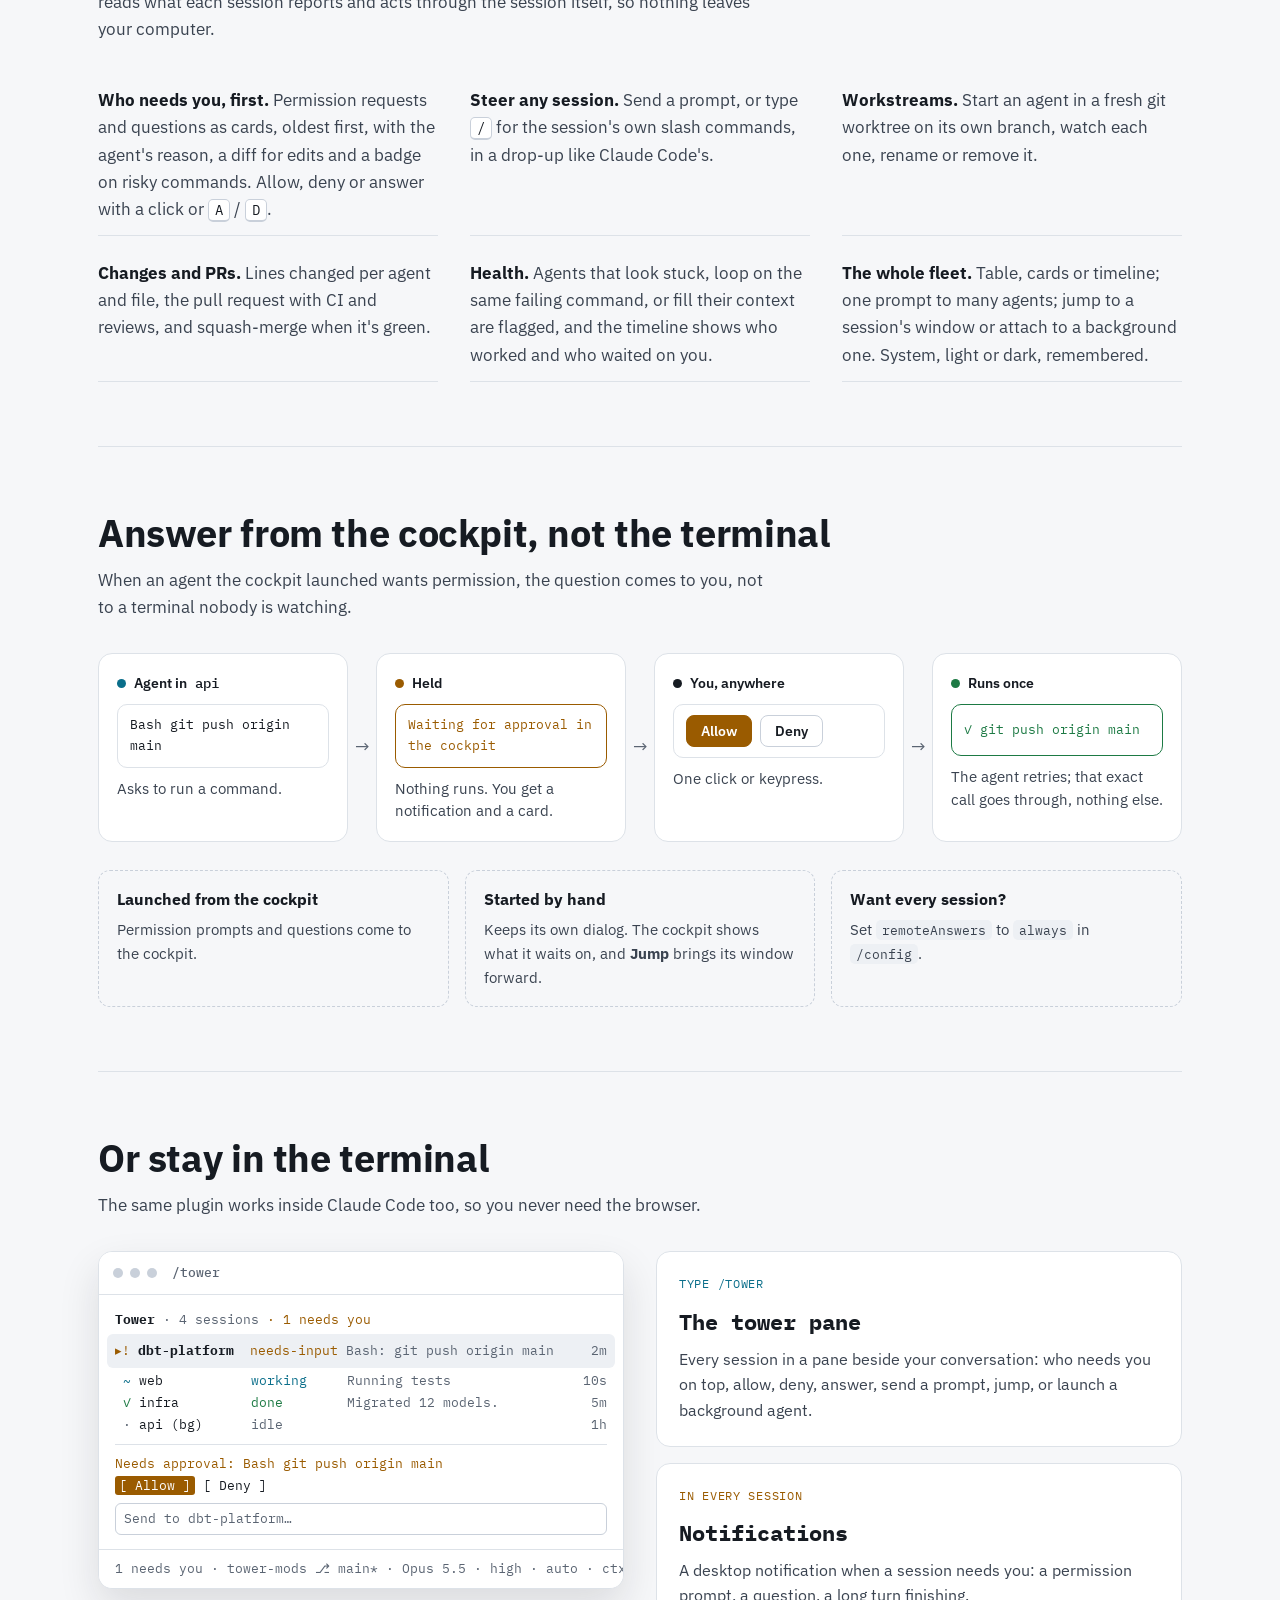
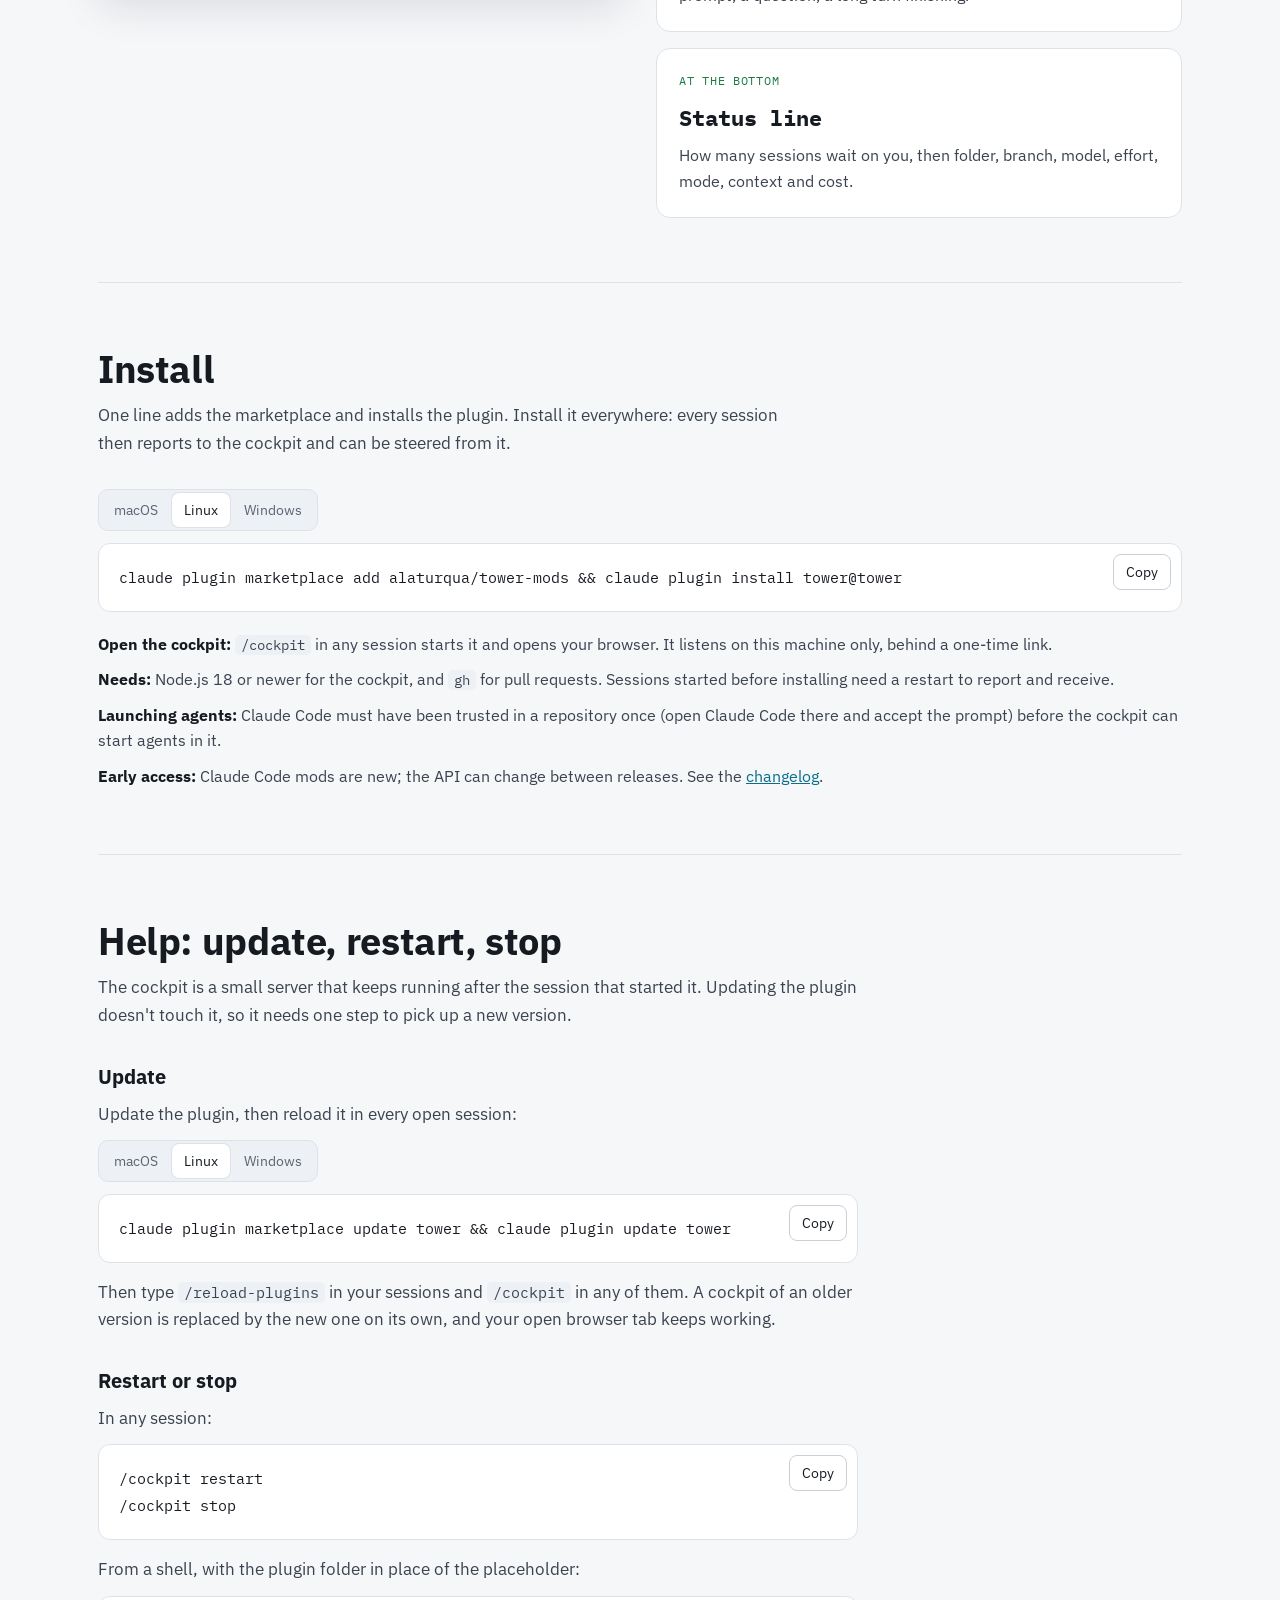
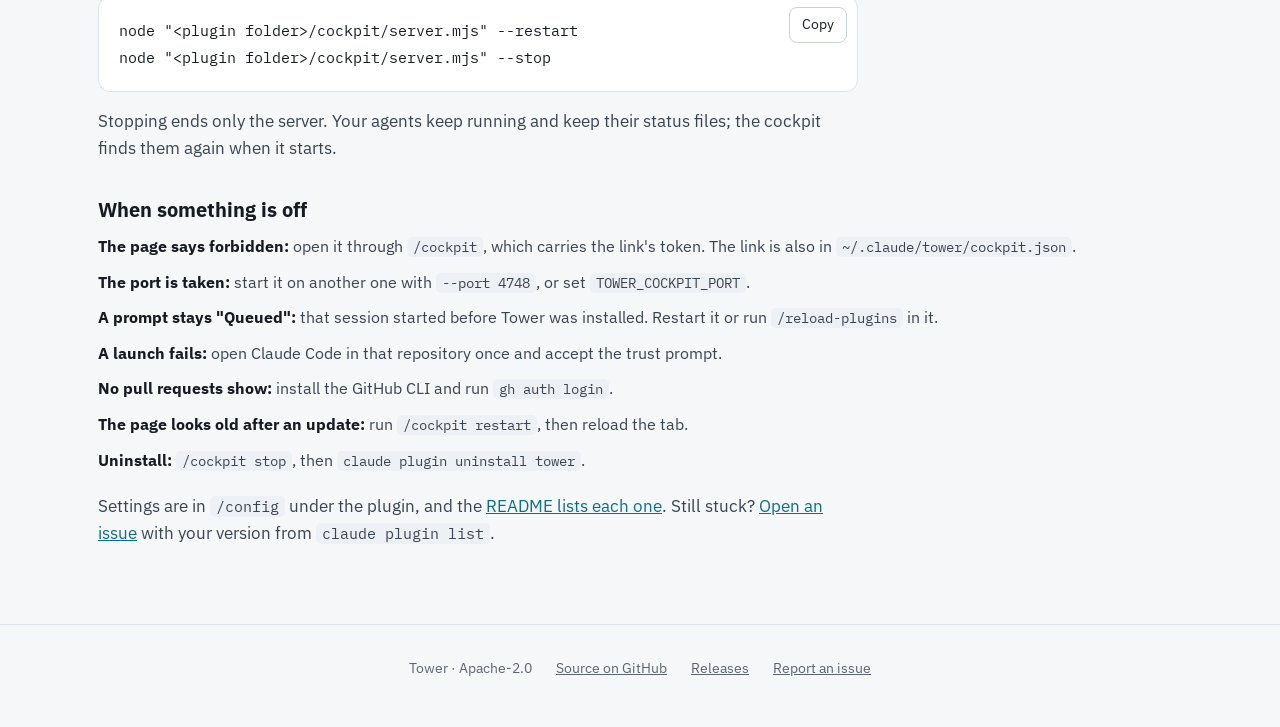
==== commit 3777acc5: "Show install and update commands per system: PowerShell chains with a semicolon Co-Authored-By: Clau" ====
--- a/site/index.html
+++ b/site/index.html
@@ -65,9 +65,10 @@
       <h1 id="hero-title">One cockpit for every Claude&nbsp;Code&nbsp;agent.</h1>
       <p class="lede">Five repos, a dozen agents, one of them stuck on a permission prompt in a terminal you can't find. Tower shows every session in one place: who needs you, what each one is doing and changing, and a box to steer it.</p>
       <div class="install-line">
-        <code id="hero-install">claude plugin marketplace add alaturqua/tower-mods &amp;&amp; claude plugin install tower@tower</code>
+        <code id="hero-install" data-cmd="install">claude plugin marketplace add alaturqua/tower-mods &amp;&amp; claude plugin install tower@tower</code>
         <button type="button" class="copy-inline" data-copy="hero-install">Copy</button>
       </div>
+      <div class="os-switch" role="group" aria-label="Operating system"></div>
       <p class="intro-after">Then type <code>/cockpit</code> in any session. <a href="#install">Requirements and setup</a></p>
     </section>
 
@@ -179,10 +180,12 @@
     <section id="install" class="band" aria-labelledby="install-title">
       <h2 id="install-title">Install</h2>
       <p class="sub">One line adds the marketplace and installs the plugin. Install it everywhere: every session then reports to the cockpit and can be steered from it.</p>
+      <div class="os-switch" role="group" aria-label="Operating system"></div>
       <div class="code">
         <button type="button" class="copy" data-copy="install-cmds">Copy</button>
-<pre id="install-cmds"><code>claude plugin marketplace add alaturqua/tower-mods &amp;&amp; claude plugin install tower@tower</code></pre>
-      </div>
+<pre id="install-cmds"><code data-cmd="install">claude plugin marketplace add alaturqua/tower-mods &amp;&amp; claude plugin install tower@tower</code></pre>
+      </div>
+      <p class="os-note" data-os-note>On Windows, PowerShell runs the two commands one after the other with a semicolon. In Command Prompt, or PowerShell 7, you can use <code>&amp;&amp;</code> as on macOS and Linux.</p>
       <ul class="setup">
         <li><b>Open the cockpit:</b> <code>/cockpit</code> in any session starts it and opens your browser. It listens on this machine only, behind a one-time link.</li>
         <li><b>Needs:</b> Node.js 18 or newer for the cockpit, and <code>gh</code> for pull requests. Sessions started before installing need a restart to report and receive.</li>
@@ -197,9 +200,10 @@
 
       <h3>Update</h3>
       <p>Update the plugin, then reload it in every open session:</p>
+      <div class="os-switch" role="group" aria-label="Operating system"></div>
       <div class="code">
         <button type="button" class="copy" data-copy="help-update">Copy</button>
-<pre id="help-update"><code>claude plugin marketplace update tower &amp;&amp; claude plugin update tower</code></pre>
+<pre id="help-update"><code data-cmd="update">claude plugin marketplace update tower &amp;&amp; claude plugin update tower</code></pre>
       </div>
       <p>Then type <code>/reload-plugins</code> in your sessions and <code>/cockpit</code> in any of them. A cockpit of an older version is replaced by the new one on its own, and your open browser tab keeps working.</p>
 
@@ -272,6 +276,40 @@
       apply()
     })()
 
+    // The install and update commands per system: PowerShell 5 has no &&, so Windows chains with ;.
+    // The choice starts from the browser's platform, is remembered, and moves every switch together.
+    ;(function () {
+      var AND = ' && ', SEMI = '; '
+      var parts = {
+        install: ['claude plugin marketplace add alaturqua/tower-mods', 'claude plugin install tower@tower'],
+        update: ['claude plugin marketplace update tower', 'claude plugin update tower']
+      }
+      var systems = [['mac', 'macOS'], ['linux', 'Linux'], ['windows', 'Windows']]
+      var platform = (navigator.userAgentData && navigator.userAgentData.platform) || navigator.platform || navigator.userAgent || ''
+      var guess = /win/i.test(platform) ? 'windows' : /mac|iphone|ipad/i.test(platform) ? 'mac' : 'linux'
+      var os = guess
+      try { var saved = localStorage.getItem('tower-os'); if (saved === 'mac' || saved === 'linux' || saved === 'windows') os = saved } catch (e) {}
+      var switches = document.querySelectorAll('.os-switch')
+      switches.forEach(function (box) {
+        systems.forEach(function (s) {
+          var b = document.createElement('button')
+          b.type = 'button'; b.dataset.os = s[0]; b.textContent = s[1]
+          b.addEventListener('click', function () {
+            os = s[0]
+            try { localStorage.setItem('tower-os', os) } catch (e) {}
+            apply()
+          })
+          box.appendChild(b)
+        })
+      })
+      function apply() {
+        document.querySelectorAll('[data-cmd]').forEach(function (el) { el.textContent = parts[el.dataset.cmd].join(os === 'windows' ? SEMI : AND) })
+        document.querySelectorAll('.os-switch button').forEach(function (b) { b.setAttribute('aria-pressed', String(b.dataset.os === os)) })
+        document.querySelectorAll('[data-os-note]').forEach(function (n) { n.hidden = os !== 'windows' })
+      }
+      apply()
+    })()
+
     // The live cockpit: laid out at 1440 x 900 as on a desktop, scaled down only when the
     // window is narrower, and told the page's theme whenever it changes.
     ;(function () {
--- a/site/styles.css
+++ b/site/styles.css
@@ -209,3 +209,9 @@
 #help p { margin: 0 0 12px; max-width: 760px; color: var(--text2); }
 #help .code { margin: 0 0 16px; max-width: 760px; }
 #help .setup { margin: 0 0 20px; }
+.os-switch { display: inline-flex; gap: 2px; padding: 3px; margin: 0 0 12px; border-radius: 10px; background: var(--raise); border: 1px solid var(--line); }
+.os-switch button { min-height: 34px; padding: 0 12px; border: none; border-radius: 7px; background: transparent; color: var(--muted); font: inherit; font-size: 14px; cursor: pointer; }
+.os-switch button:hover { color: var(--text); }
+.os-switch button[aria-pressed="true"] { background: var(--panel); color: var(--text); box-shadow: 0 0 0 1px var(--line); }
+.intro .os-switch { margin: 14px 0 0; }
+.os-note { max-width: 760px; margin: 12px 0 0; color: var(--muted); font-size: 14px; }
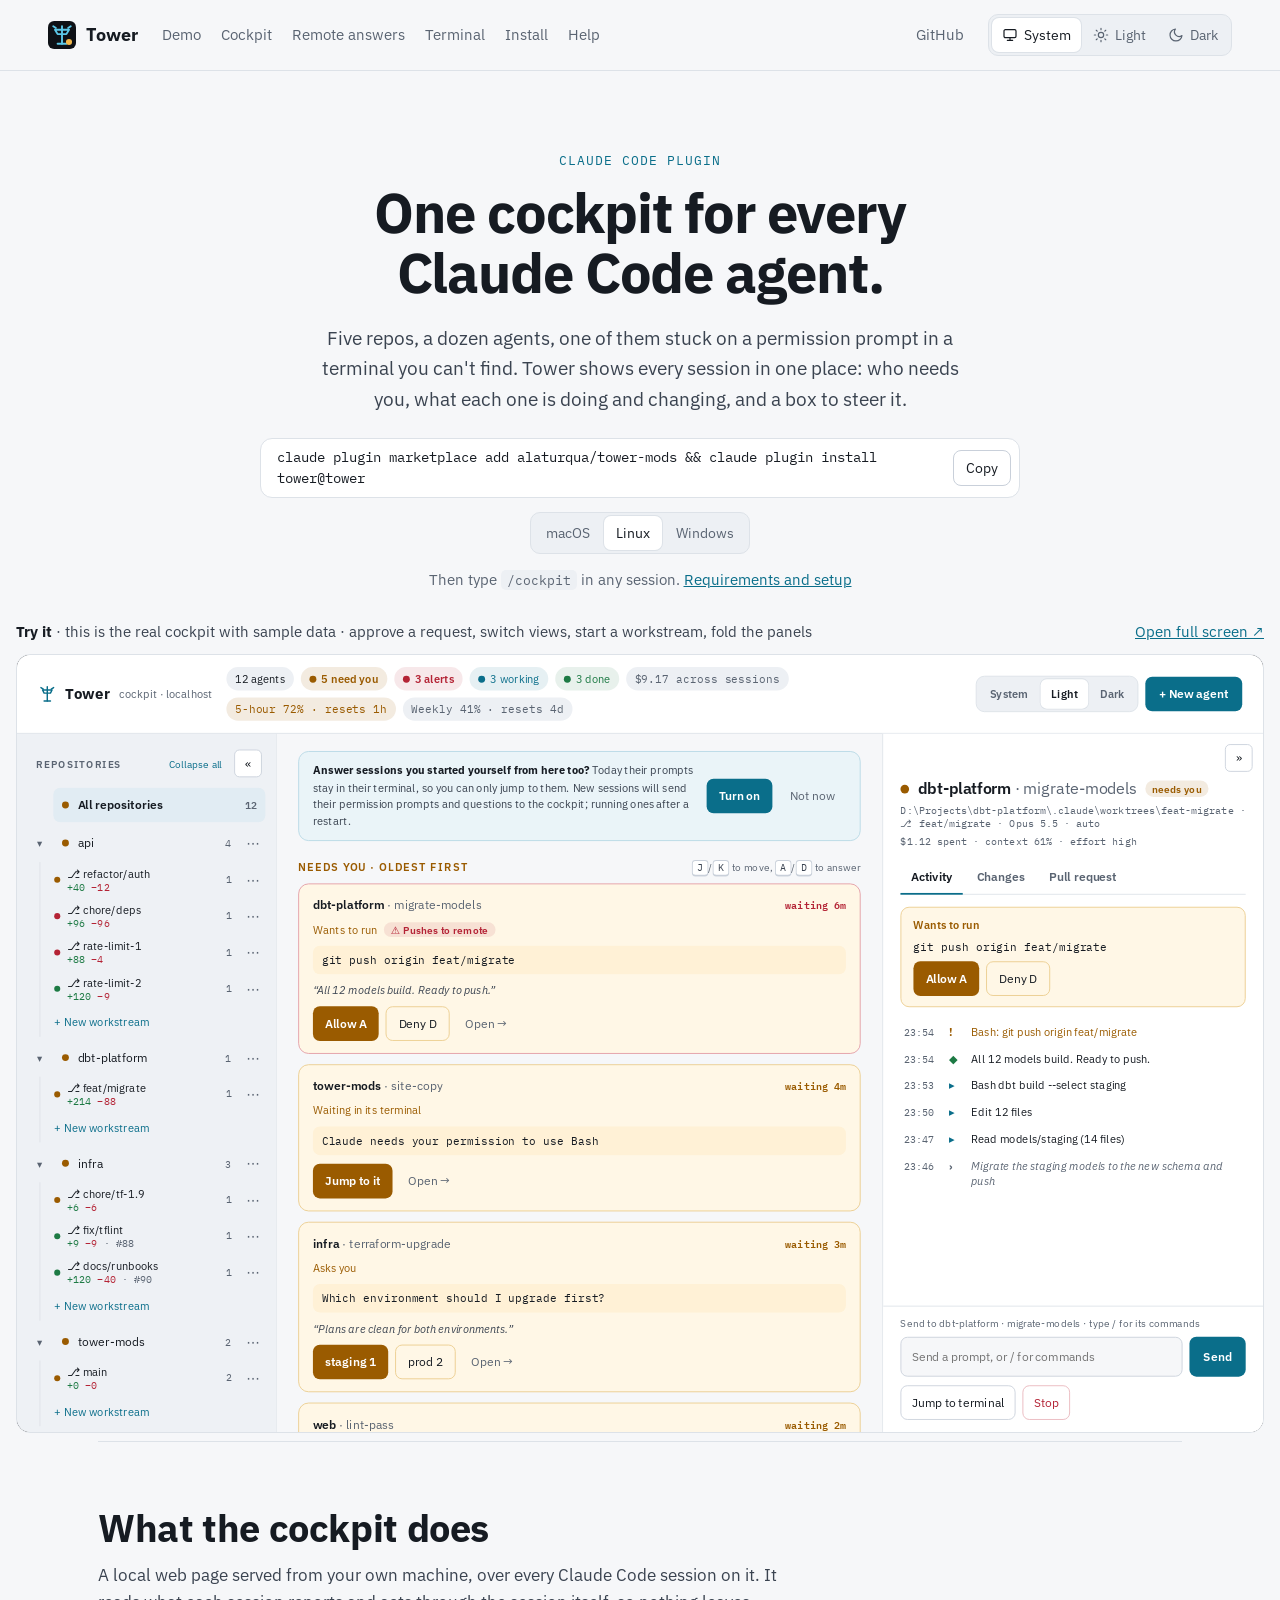
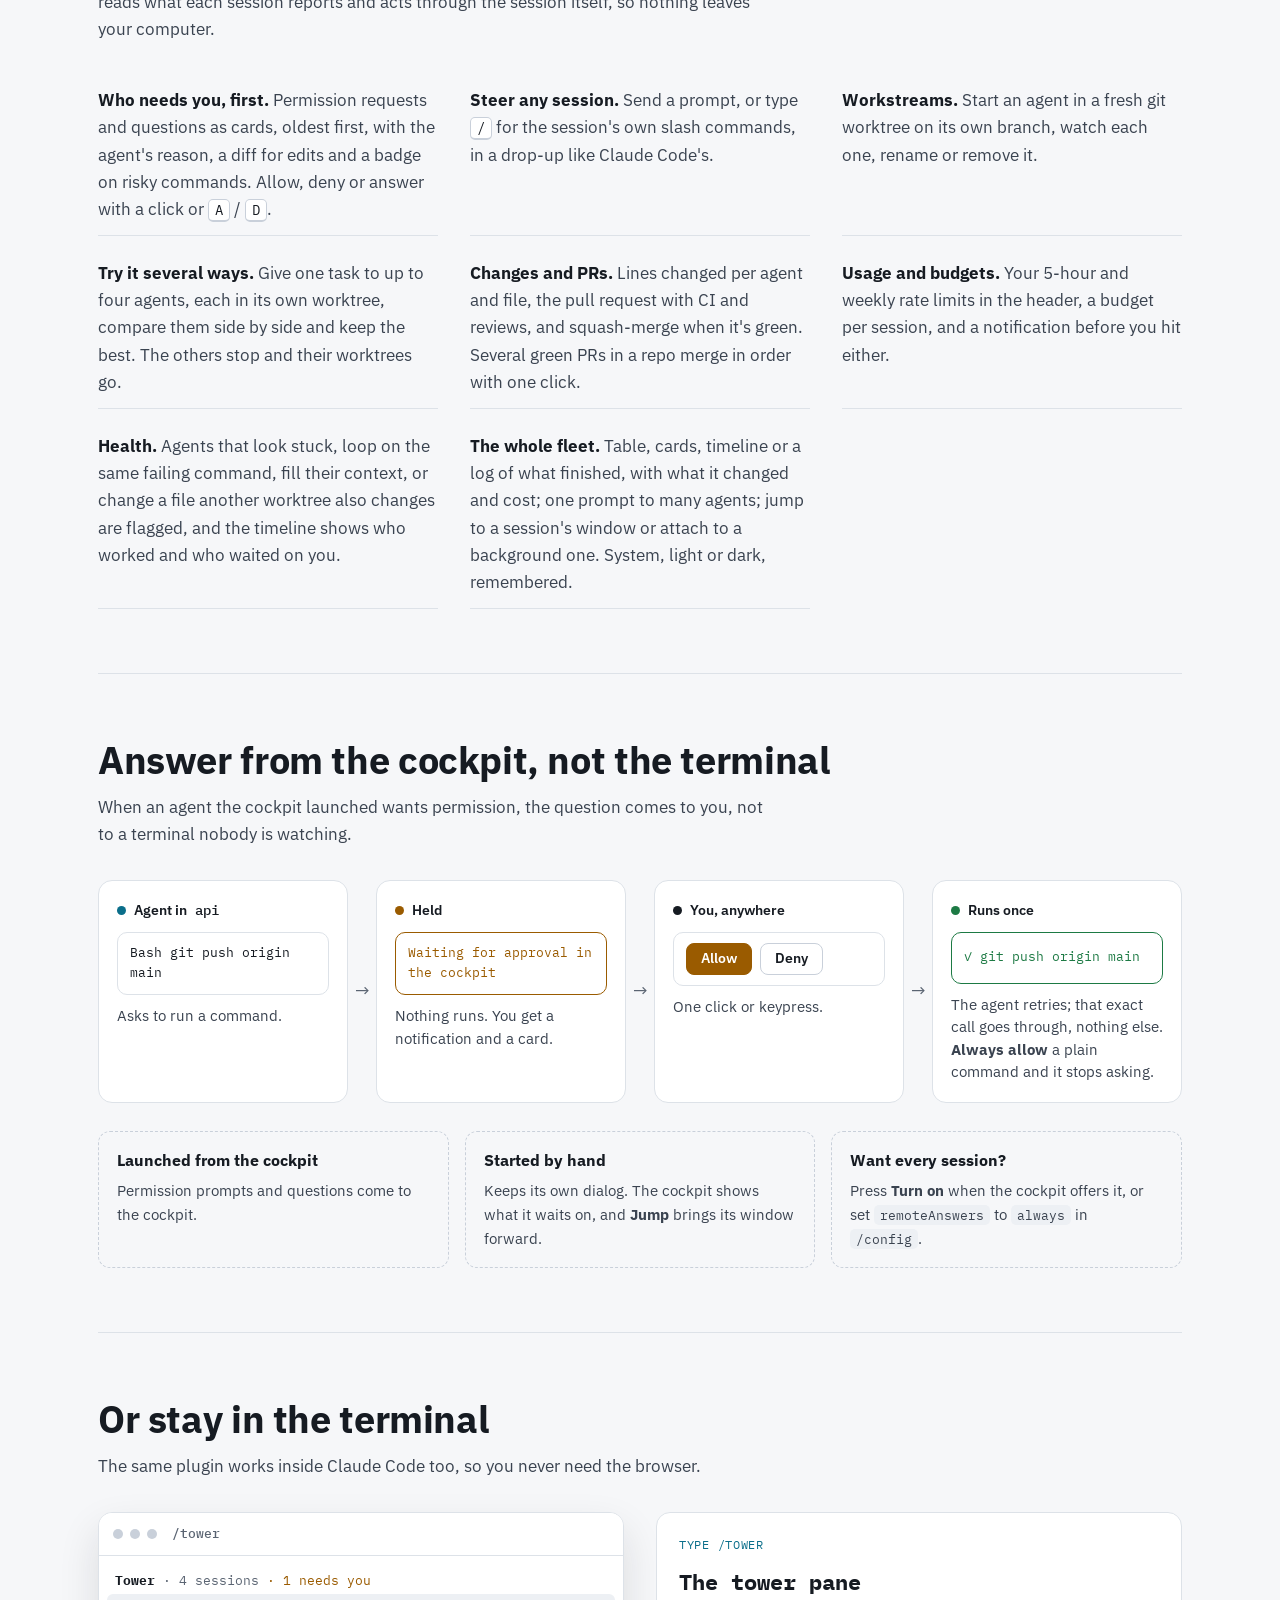
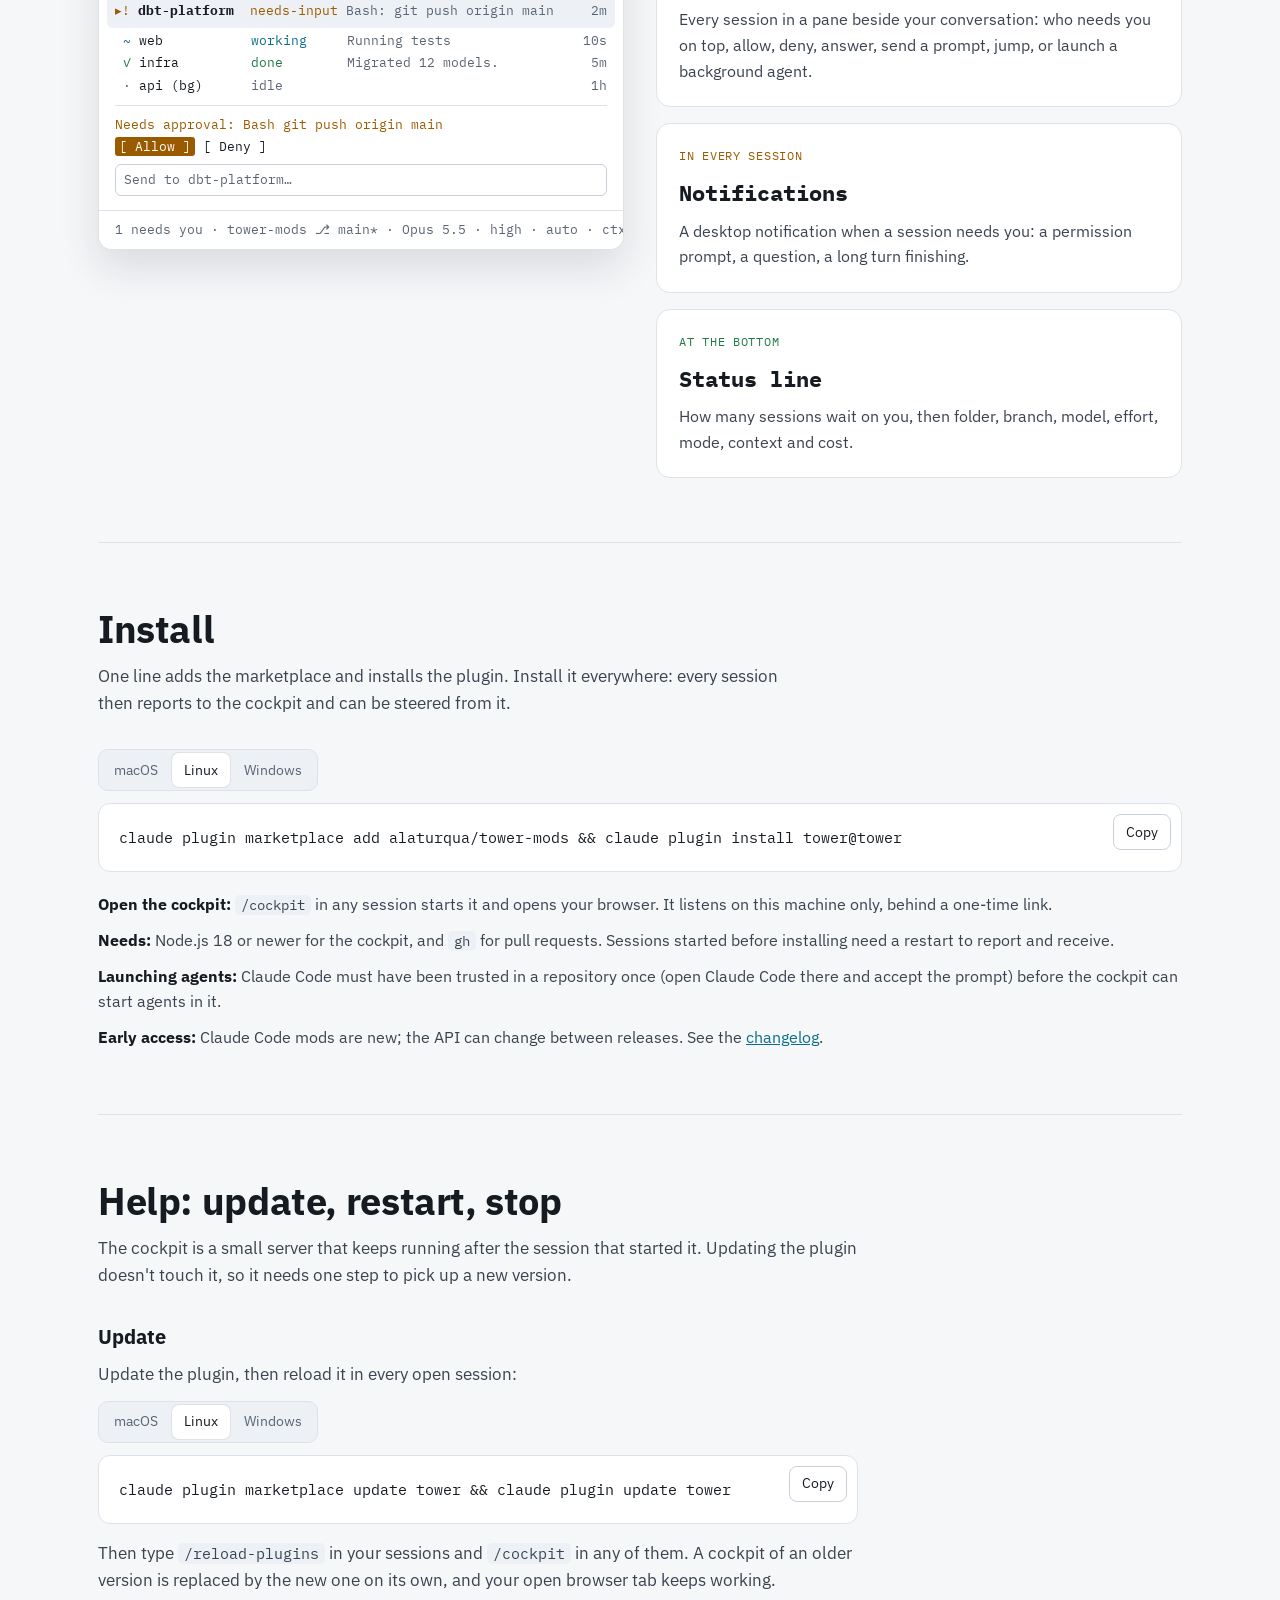
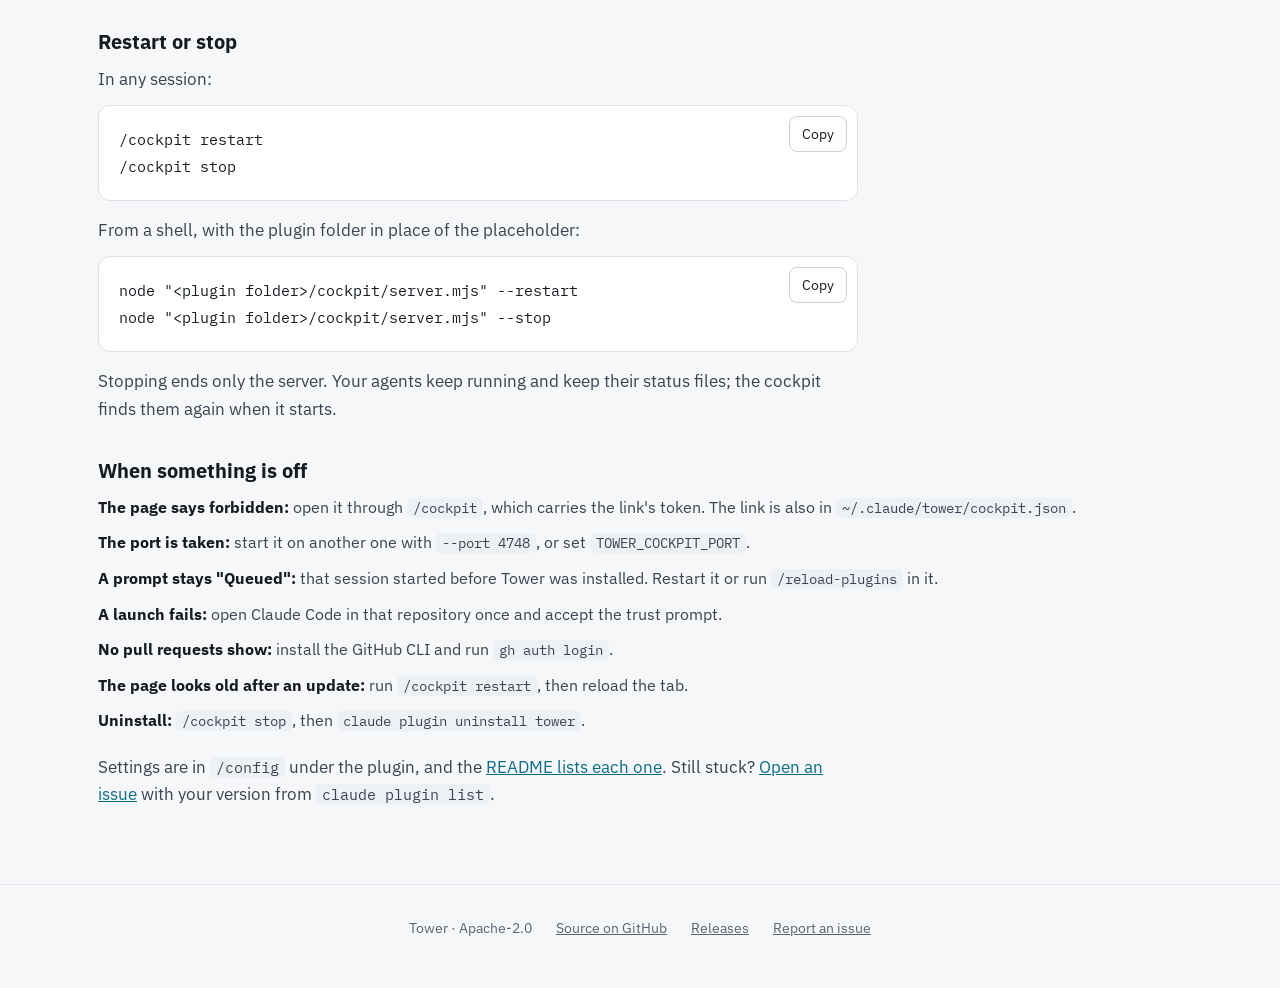
==== commit 7937e3b2: "Add usage, budgets, a done log, always-allow, a merge queue, conflict warnings and fan-outs to the c" ====
--- a/site/index.html
+++ b/site/index.html
@@ -34,13 +34,18 @@
       <img src="favicon.svg" alt="" width="28" height="28">
       <span>Tower</span>
     </a>
-    <nav class="rail-nav" aria-label="Sections">
+    <button class="rail-toggle" type="button" aria-expanded="false" aria-controls="rail-nav">
+      <span class="rail-current">Sections</span>
+      <svg viewBox="0 0 24 24" fill="none" stroke="currentColor" stroke-width="2" stroke-linecap="round" stroke-linejoin="round" aria-hidden="true"><path d="m6 9 6 6 6-6"></path></svg>
+    </button>
+    <nav class="rail-nav" id="rail-nav" aria-label="Sections">
       <a href="#demo">Demo</a>
       <a href="#cockpit">Cockpit</a>
-      <a href="#answers">Remote answers</a>
+      <a href="#answers" data-short="Answers">Remote answers</a>
       <a href="#terminal">Terminal</a>
       <a href="#install">Install</a>
       <a href="#help">Help</a>
+      <a class="rail-nav-extra" href="https://github.com/alaturqua/tower-mods">GitHub</a>
     </nav>
     <a class="rail-link" href="https://github.com/alaturqua/tower-mods">GitHub</a>
     <div class="theme-switch" role="group" aria-label="Theme">
@@ -89,9 +94,11 @@
         <li><b>Who needs you, first.</b> Permission requests and questions as cards, oldest first, with the agent's reason, a diff for edits and a badge on risky commands. Allow, deny or answer with a click or <kbd>A</kbd> / <kbd>D</kbd>.</li>
         <li><b>Steer any session.</b> Send a prompt, or type <kbd>/</kbd> for the session's own slash commands, in a drop-up like Claude Code's.</li>
         <li><b>Workstreams.</b> Start an agent in a fresh git worktree on its own branch, watch each one, rename or remove it.</li>
-        <li><b>Changes and PRs.</b> Lines changed per agent and file, the pull request with CI and reviews, and squash-merge when it's green.</li>
-        <li><b>Health.</b> Agents that look stuck, loop on the same failing command, or fill their context are flagged, and the timeline shows who worked and who waited on you.</li>
-        <li><b>The whole fleet.</b> Table, cards or timeline; one prompt to many agents; jump to a session's window or attach to a background one. System, light or dark, remembered.</li>
+        <li><b>Try it several ways.</b> Give one task to up to four agents, each in its own worktree, compare them side by side and keep the best. The others stop and their worktrees go.</li>
+        <li><b>Changes and PRs.</b> Lines changed per agent and file, the pull request with CI and reviews, and squash-merge when it's green. Several green PRs in a repo merge in order with one click.</li>
+        <li><b>Usage and budgets.</b> Your 5-hour and weekly rate limits in the header, a budget per session, and a notification before you hit either.</li>
+        <li><b>Health.</b> Agents that look stuck, loop on the same failing command, fill their context, or change a file another worktree also changes are flagged, and the timeline shows who worked and who waited on you.</li>
+        <li><b>The whole fleet.</b> Table, cards, timeline or a log of what finished, with what it changed and cost; one prompt to many agents; jump to a session's window or attach to a background one. System, light or dark, remembered.</li>
       </ul>
     </section>
 
@@ -118,7 +125,7 @@
         <li class="flow-step">
           <p class="flow-who"><span class="dot ok"></span>Runs once</p>
           <div class="flow-shot flow-shot-ok">✓ git push origin main</div>
-          <p class="flow-say">The agent retries; that exact call goes through, nothing else.</p>
+          <p class="flow-say">The agent retries; that exact call goes through, nothing else. <b>Always allow</b> a plain command and it stops asking.</p>
         </li>
       </ol>
 
@@ -133,7 +140,7 @@
         </div>
         <div class="mode">
           <h3>Want every session?</h3>
-          <p>Set <code>remoteAnswers</code> to <code>always</code> in <code>/config</code>.</p>
+          <p>Press <b>Turn on</b> when the cockpit offers it, or set <code>remoteAnswers</code> to <code>always</code> in <code>/config</code>.</p>
         </div>
       </div>
     </section>
@@ -185,7 +192,7 @@
         <button type="button" class="copy" data-copy="install-cmds">Copy</button>
 <pre id="install-cmds"><code data-cmd="install">claude plugin marketplace add alaturqua/tower-mods &amp;&amp; claude plugin install tower@tower</code></pre>
       </div>
-      <p class="os-note" data-os-note>On Windows, PowerShell runs the two commands one after the other with a semicolon. In Command Prompt, or PowerShell 7, you can use <code>&amp;&amp;</code> as on macOS and Linux.</p>
+      <p class="os-note" data-os-note>On Windows, run the two commands one after the other, in PowerShell or Command Prompt. Neither takes both in one line: PowerShell 5 has no <code>&amp;&amp;</code>, and Command Prompt has no <code>;</code>.</p>
       <ul class="setup">
         <li><b>Open the cockpit:</b> <code>/cockpit</code> in any session starts it and opens your browser. It listens on this machine only, behind a one-time link.</li>
         <li><b>Needs:</b> Node.js 18 or newer for the cockpit, and <code>gh</code> for pull requests. Sessions started before installing need a restart to report and receive.</li>
@@ -276,10 +283,11 @@
       apply()
     })()
 
-    // The install and update commands per system: PowerShell 5 has no &&, so Windows chains with ;.
+    // The install and update commands per system. Windows gets one command per line: PowerShell 5 has no &&
+    // and Command Prompt has no ;, but both run pasted lines one after the other.
     // The choice starts from the browser's platform, is remembered, and moves every switch together.
     ;(function () {
-      var AND = ' && ', SEMI = '; '
+      var AND = ' && ', LINES = '\n'
       var parts = {
         install: ['claude plugin marketplace add alaturqua/tower-mods', 'claude plugin install tower@tower'],
         update: ['claude plugin marketplace update tower', 'claude plugin update tower']
@@ -303,7 +311,7 @@
         })
       })
       function apply() {
-        document.querySelectorAll('[data-cmd]').forEach(function (el) { el.textContent = parts[el.dataset.cmd].join(os === 'windows' ? SEMI : AND) })
+        document.querySelectorAll('[data-cmd]').forEach(function (el) { el.textContent = parts[el.dataset.cmd].join(os === 'windows' ? LINES : AND) })
         document.querySelectorAll('.os-switch button').forEach(function (b) { b.setAttribute('aria-pressed', String(b.dataset.os === os)) })
         document.querySelectorAll('[data-os-note]').forEach(function (n) { n.hidden = os !== 'windows' })
       }
@@ -332,6 +340,36 @@
       fit()
     })()
 
+    // The rail on phones: a breadcrumb naming the section in view, which opens into the full list.
+    ;(function () {
+      var rail = document.querySelector('.rail')
+      var toggle = rail.querySelector('.rail-toggle')
+      var label = toggle.querySelector('.rail-current')
+      var links = Array.prototype.slice.call(rail.querySelectorAll('.rail-nav a[href^="#"]'))
+      function setOpen(open) {
+        rail.classList.toggle('open', open)
+        toggle.setAttribute('aria-expanded', String(open))
+      }
+      toggle.addEventListener('click', function () { setOpen(!rail.classList.contains('open')) })
+      rail.querySelector('.rail-nav').addEventListener('click', function (e) { if (e.target.closest('a')) setOpen(false) })
+      document.addEventListener('click', function (e) { if (!rail.contains(e.target)) setOpen(false) })
+      document.addEventListener('keydown', function (e) {
+        if (e.key === 'Escape' && rail.classList.contains('open')) { setOpen(false); toggle.focus() }
+      })
+      function current() {
+        var line = toggle.getBoundingClientRect().bottom + 120
+        var here = null
+        links.forEach(function (a) {
+          var section = document.querySelector(a.getAttribute('href'))
+          if (section && section.getBoundingClientRect().top <= line) here = a
+        })
+        links.forEach(function (a) { if (a === here) a.setAttribute('aria-current', 'location'); else a.removeAttribute('aria-current') })
+        label.textContent = here ? here.dataset.short || here.textContent : 'Sections'
+      }
+      window.addEventListener('scroll', current, { passive: true })
+      current()
+    })()
+
     document.querySelectorAll('button.copy, button.copy-inline').forEach(function (btn) {
       btn.addEventListener('click', function () {
         var text = document.getElementById(btn.dataset.copy).innerText
--- a/site/styles.css
+++ b/site/styles.css
@@ -67,7 +67,7 @@
 }
 
 * { box-sizing: border-box; }
-html { scroll-behavior: smooth; }
+html { scroll-behavior: smooth; scroll-padding-top: 84px; }
 body { margin: 0; background: var(--ground); color: var(--text); font-family: var(--sans); font-size: 17px; line-height: 1.6; }
 a { color: var(--work); }
 a:not(.btn):hover { color: var(--work-hover); }
@@ -83,6 +83,25 @@
 .rail-nav { display: flex; gap: 20px; flex-wrap: wrap; flex: 1; }
 .rail-nav a, .rail-link { color: var(--muted); text-decoration: none; font-size: 15px; }
 .rail-nav a:hover, .rail-link:hover { color: var(--text); }
+.rail-nav a[aria-current] { color: var(--text); }
+.rail-toggle, .rail-nav .rail-nav-extra { display: none; }
+@media (max-width: 760px) {
+  /* Phones: one row, "Tower / <section in view>", which opens into every section. */
+  html { scroll-padding-top: 84px; }
+  .rail { gap: 0 12px; }
+  .rail.open { padding-bottom: 0; }
+  .rail-link { display: none; }
+  .rail-toggle { display: inline-flex; align-items: center; gap: 6px; flex: 1; min-width: 0; min-height: 40px; padding: 0; border: none; background: none; color: var(--text); font: inherit; font-size: 16px; cursor: pointer; }
+  .rail-toggle::before { content: "/"; color: var(--muted); }
+  .rail-current { overflow: hidden; text-overflow: ellipsis; white-space: nowrap; }
+  .rail-toggle svg { flex: none; width: 16px; height: 16px; color: var(--muted); transition: transform 0.15s; }
+  .rail.open .rail-toggle svg { transform: rotate(180deg); }
+  .rail-nav { display: none; order: 1; flex: 1 0 100%; flex-direction: column; gap: 0; margin: 14px calc(-1 * clamp(16px, 4vw, 48px)) 0; border-top: 1px solid var(--line); }
+  .rail.open .rail-nav { display: flex; }
+  .rail-nav a, .rail-nav .rail-nav-extra { display: block; padding: 13px clamp(16px, 4vw, 48px); border-bottom: 1px solid var(--line); font-size: 16px; }
+  .rail-nav a:last-child { border-bottom: none; }
+  .rail-nav a[aria-current] { font-weight: 600; }
+}
 
 main { max-width: 1180px; margin: 0 auto; padding: 0 clamp(16px, 4vw, 48px); }
 
@@ -198,7 +217,7 @@
 .live-frame iframe { position: absolute; top: 0; left: 0; width: 1440px; height: 900px; border: 0; transform-origin: 0 0; }
 
 kbd { font-family: var(--mono); font-size: 0.82em; padding: 1px 6px; border: 1px solid var(--edge); border-bottom-width: 2px; border-radius: 5px; background: var(--panel); color: var(--text); }
-#demo { margin-bottom: 8px; scroll-margin-top: 80px; }
+#demo { margin-bottom: 8px; }
 .term { display: grid; grid-template-columns: repeat(auto-fit, minmax(min(100%, 440px), 1fr)); gap: 32px; align-items: start; }
 .term .cards { grid-template-columns: 1fr; }
 .setup { margin: 20px 0 0; padding: 0; list-style: none; display: grid; gap: 10px; }
@@ -215,3 +234,12 @@
 .os-switch button[aria-pressed="true"] { background: var(--panel); color: var(--text); box-shadow: 0 0 0 1px var(--line); }
 .intro .os-switch { margin: 14px 0 0; }
 .os-note { max-width: 760px; margin: 12px 0 0; color: var(--muted); font-size: 14px; }
+[data-cmd] { white-space: pre-line; }
+.install-line code[data-cmd] { white-space: pre-line; }
+
+@media (max-width: 360px) {
+  /* The smallest phones: the logo alone leaves the breadcrumb room, and "Claude Code agent." stays inside the screen. */
+  .brand span { display: none; }
+  .theme-switch button { padding: 0 7px; }
+  h1 { font-size: 30px; }
+}
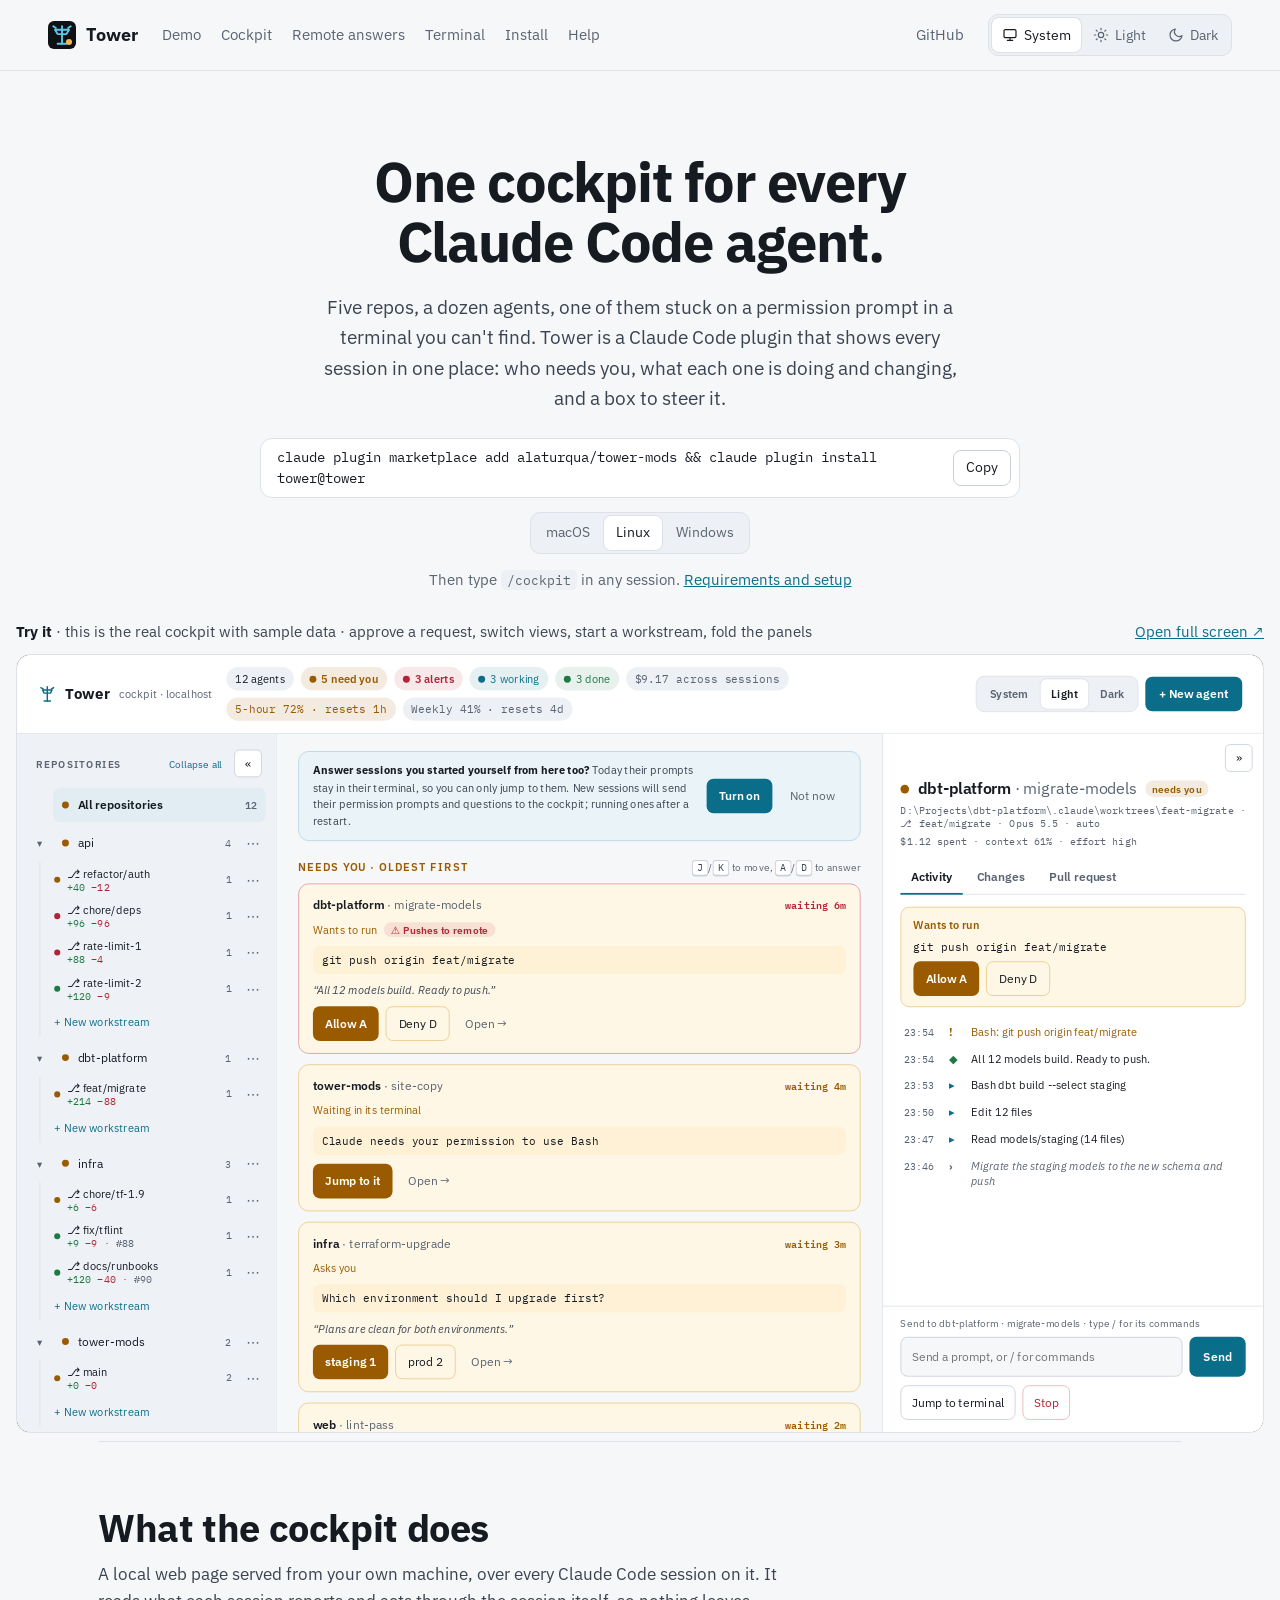
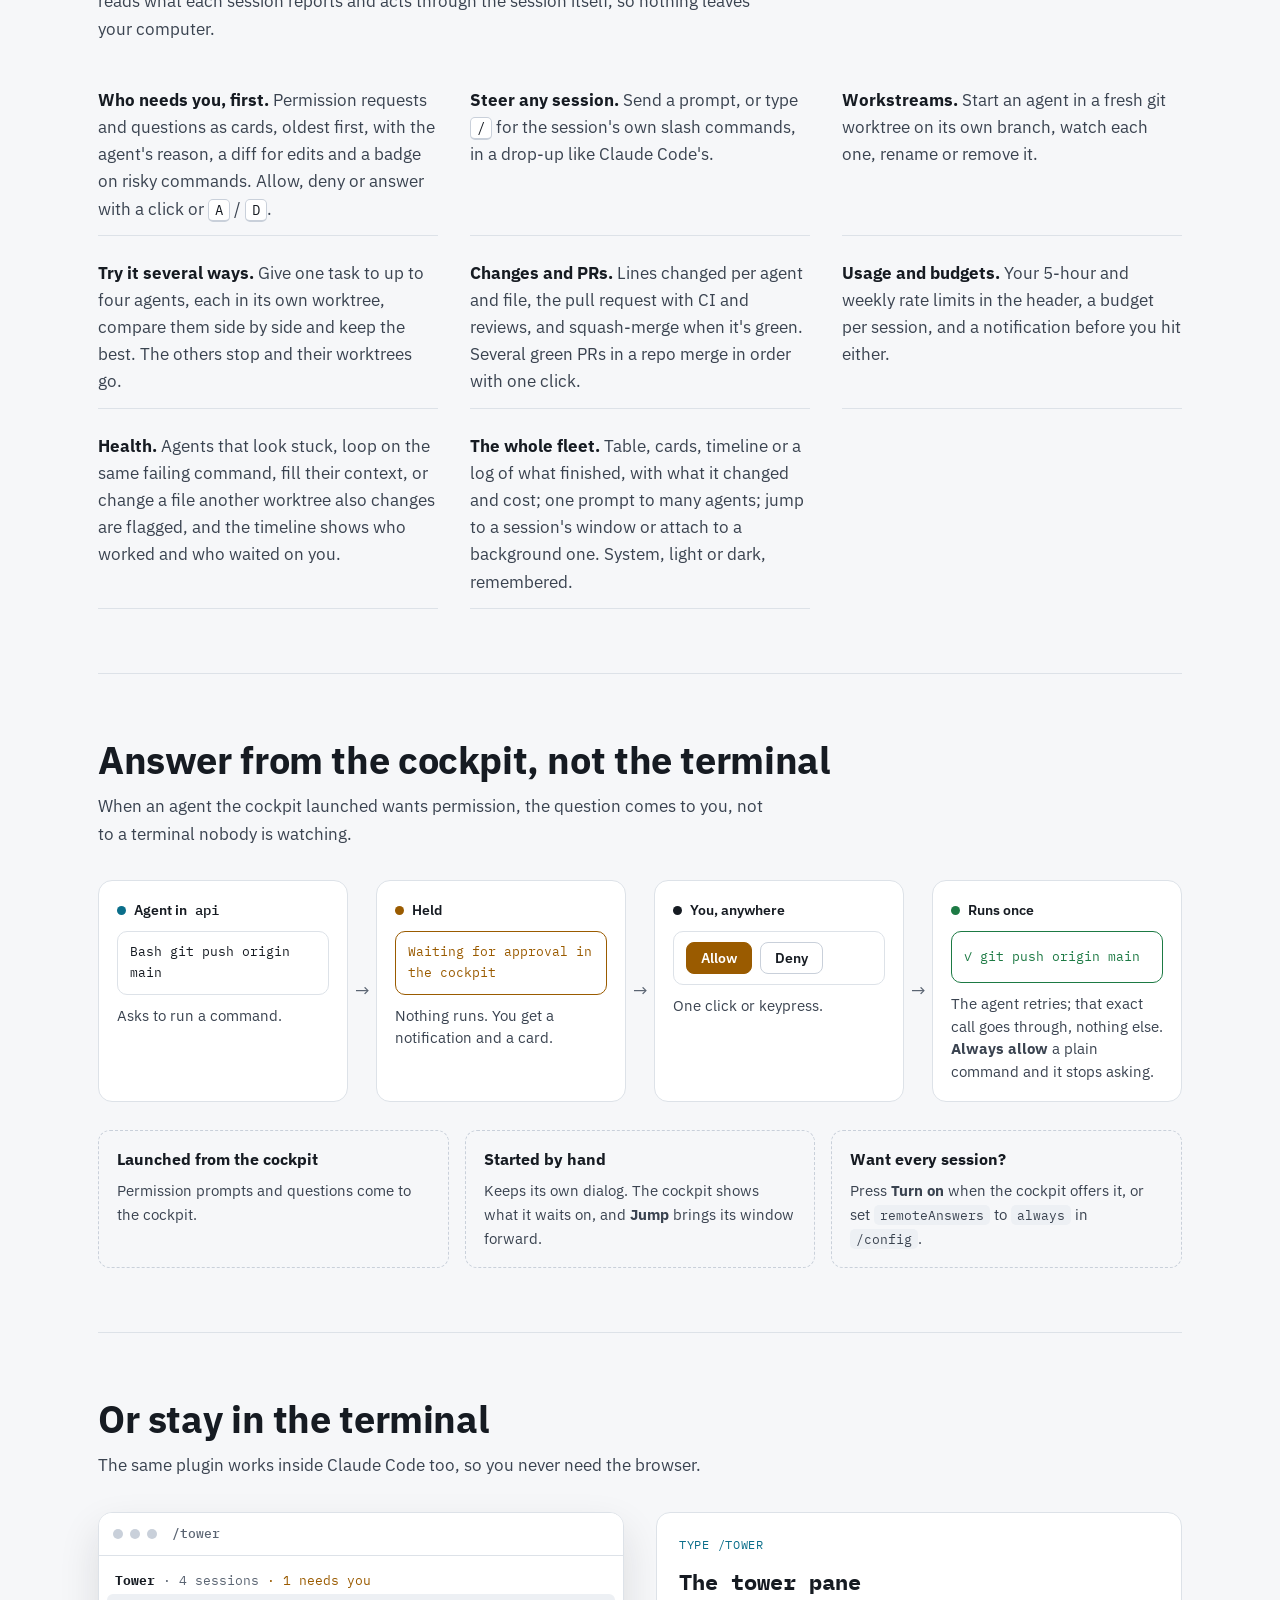
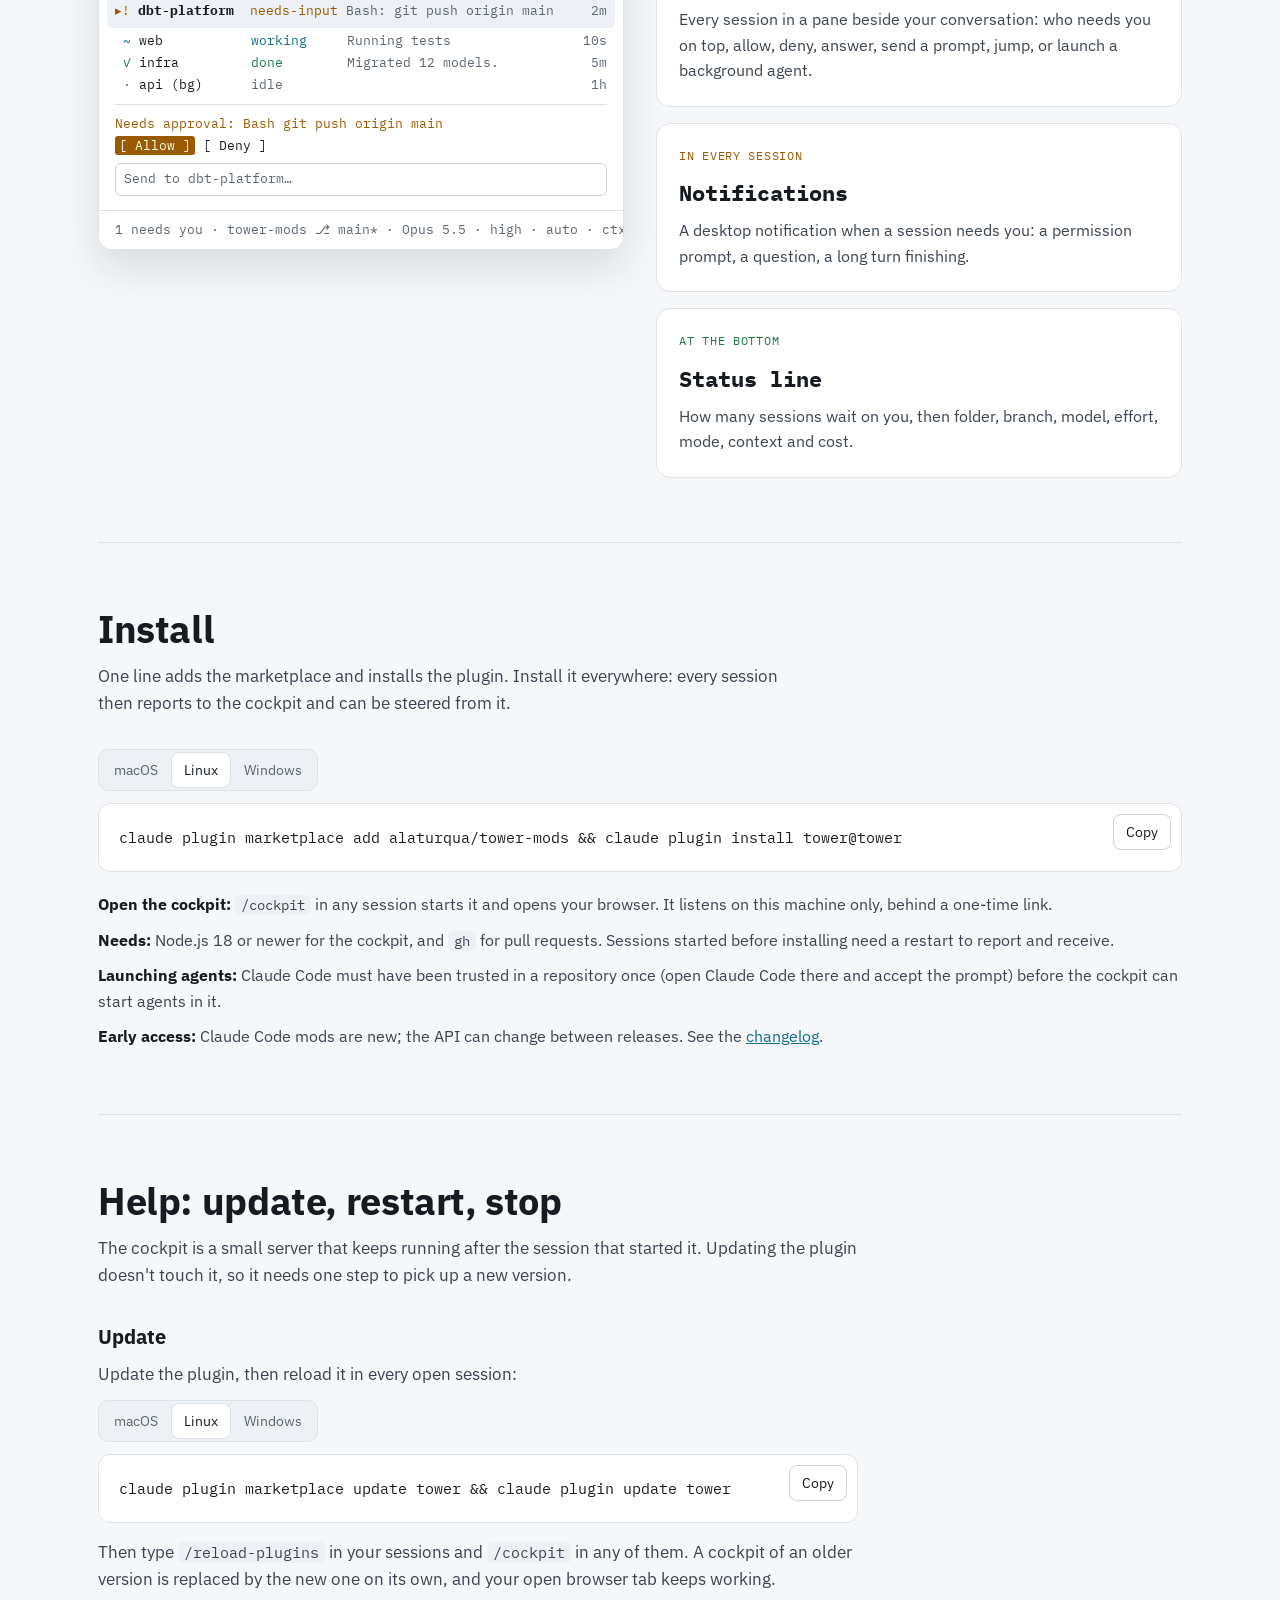
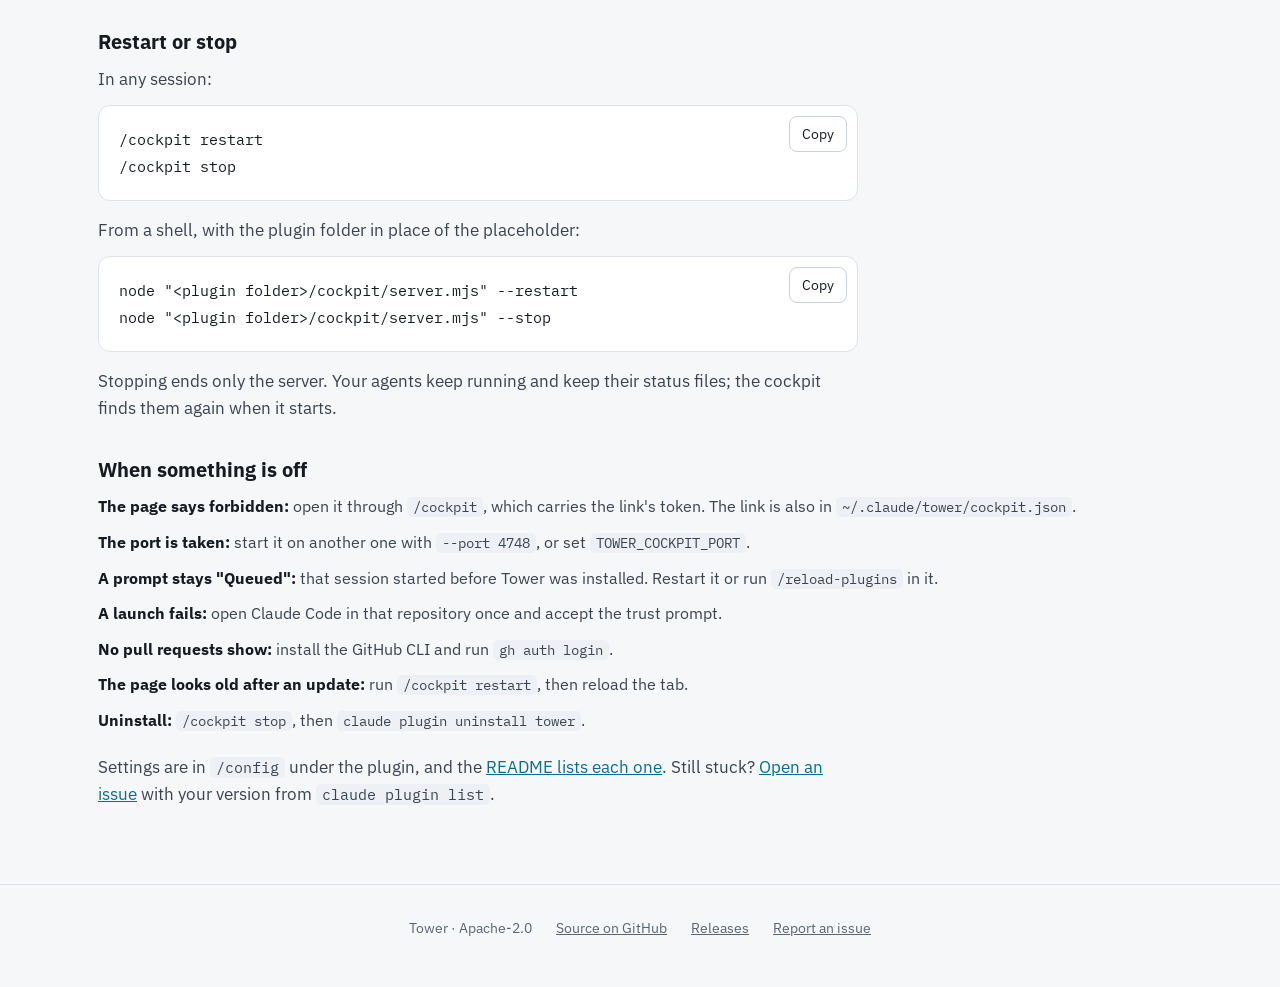
==== commit a1de0fa6: "Say Tower is a Claude Code plugin in the intro instead of a label above the heading Co-Authored-By: " ====
--- a/site/index.html
+++ b/site/index.html
@@ -66,9 +66,8 @@
 
   <main id="main">
     <section class="intro" aria-labelledby="hero-title">
-      <p class="eyebrow">Claude Code plugin</p>
       <h1 id="hero-title">One cockpit for every Claude&nbsp;Code&nbsp;agent.</h1>
-      <p class="lede">Five repos, a dozen agents, one of them stuck on a permission prompt in a terminal you can't find. Tower shows every session in one place: who needs you, what each one is doing and changing, and a box to steer it.</p>
+      <p class="lede">Five repos, a dozen agents, one of them stuck on a permission prompt in a terminal you can't find. Tower is a Claude Code plugin that shows every session in one place: who needs you, what each one is doing and changing, and a box to steer it.</p>
       <div class="install-line">
         <code id="hero-install" data-cmd="install">claude plugin marketplace add alaturqua/tower-mods &amp;&amp; claude plugin install tower@tower</code>
         <button type="button" class="copy-inline" data-copy="hero-install">Copy</button>
--- a/site/styles.css
+++ b/site/styles.css
@@ -113,7 +113,6 @@
 .copy-inline { flex: none; min-height: 36px; padding: 0 12px; border-radius: 8px; border: 1px solid var(--edge); background: var(--panel); color: var(--text); font: inherit; font-size: 14px; cursor: pointer; }
 .copy-inline:hover { background: var(--raise); }
 .intro-after { margin: 14px 0 0; color: var(--muted); font-size: 15px; }
-.eyebrow { margin: 0 0 10px; color: var(--work); font-family: var(--mono); font-size: 13px; letter-spacing: 0.08em; text-transform: uppercase; }
 h1 { margin: 0 0 20px; font-size: clamp(36px, 5vw, 56px); line-height: 1.08; letter-spacing: -0.02em; }
 .lede { margin: 0 0 28px; color: var(--text2); font-size: 19px; max-width: 34em; }
 .cta { display: flex; flex-wrap: wrap; gap: 12px; }
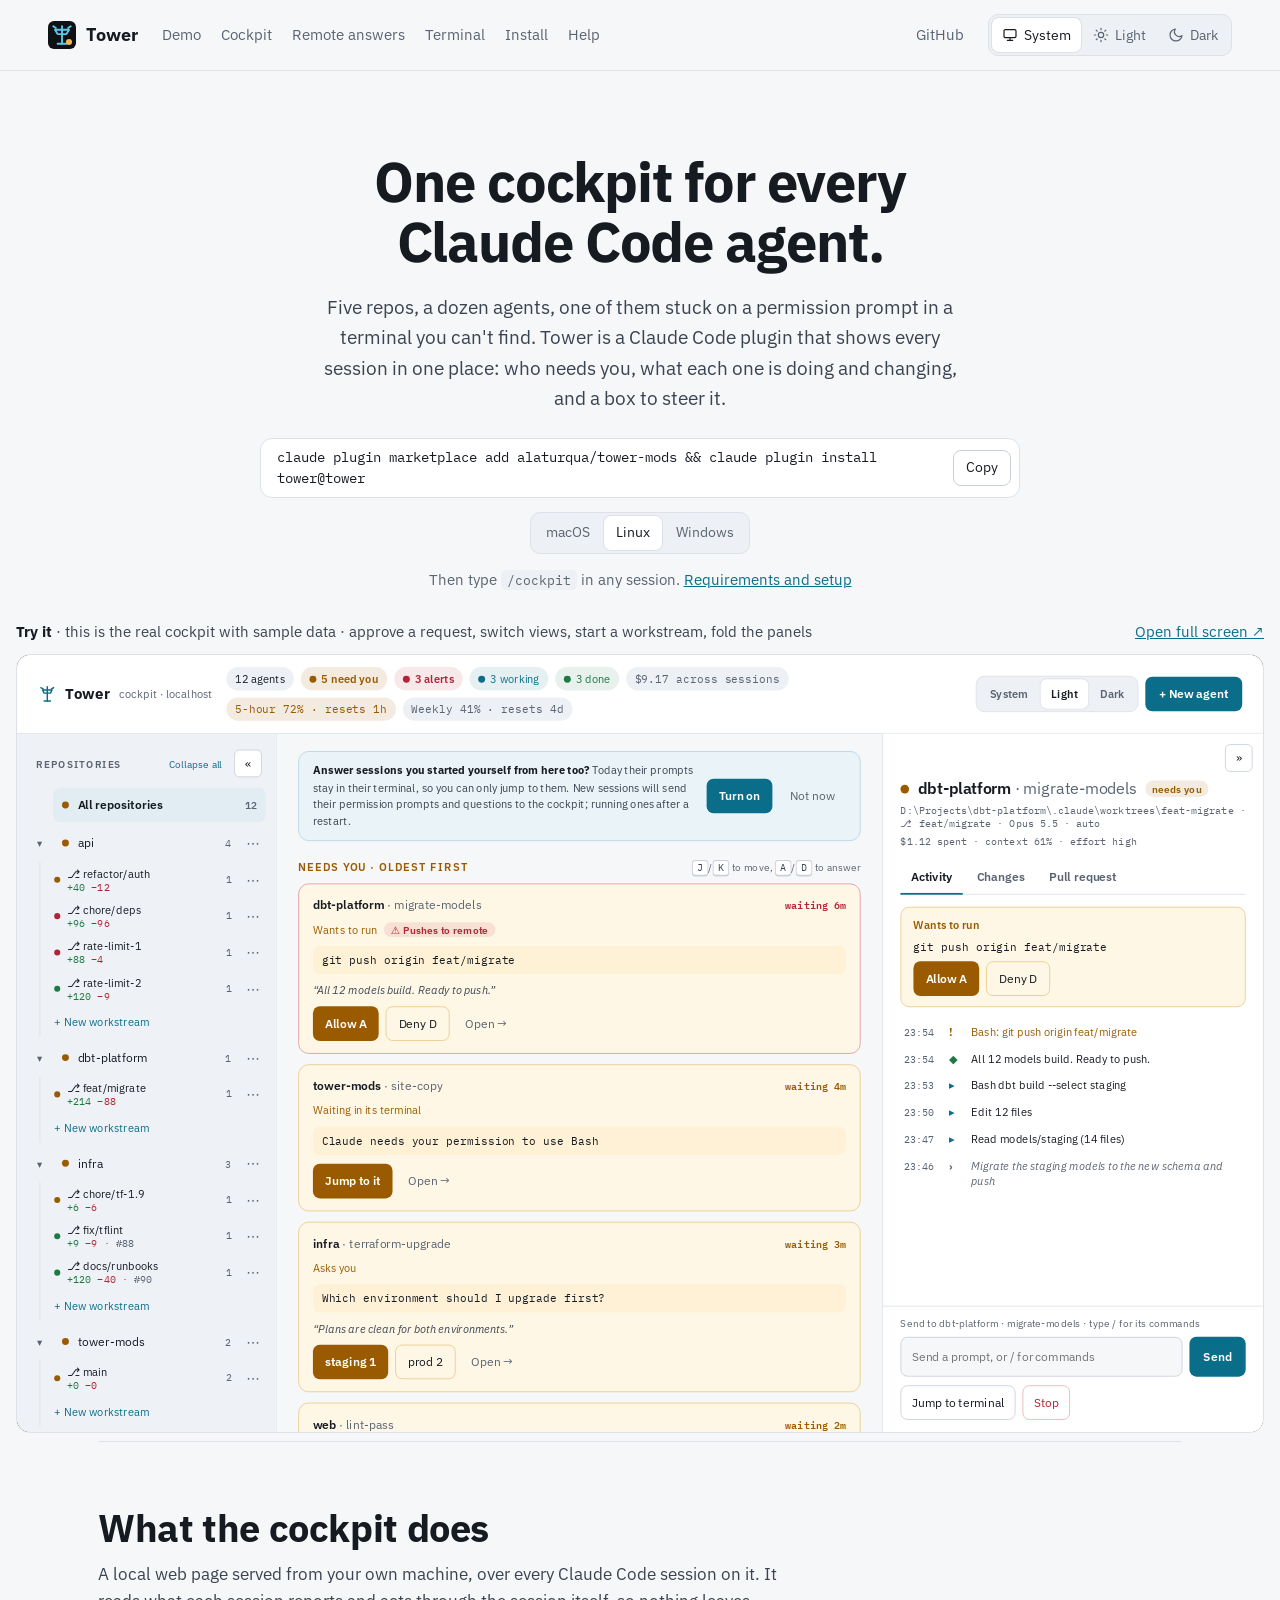
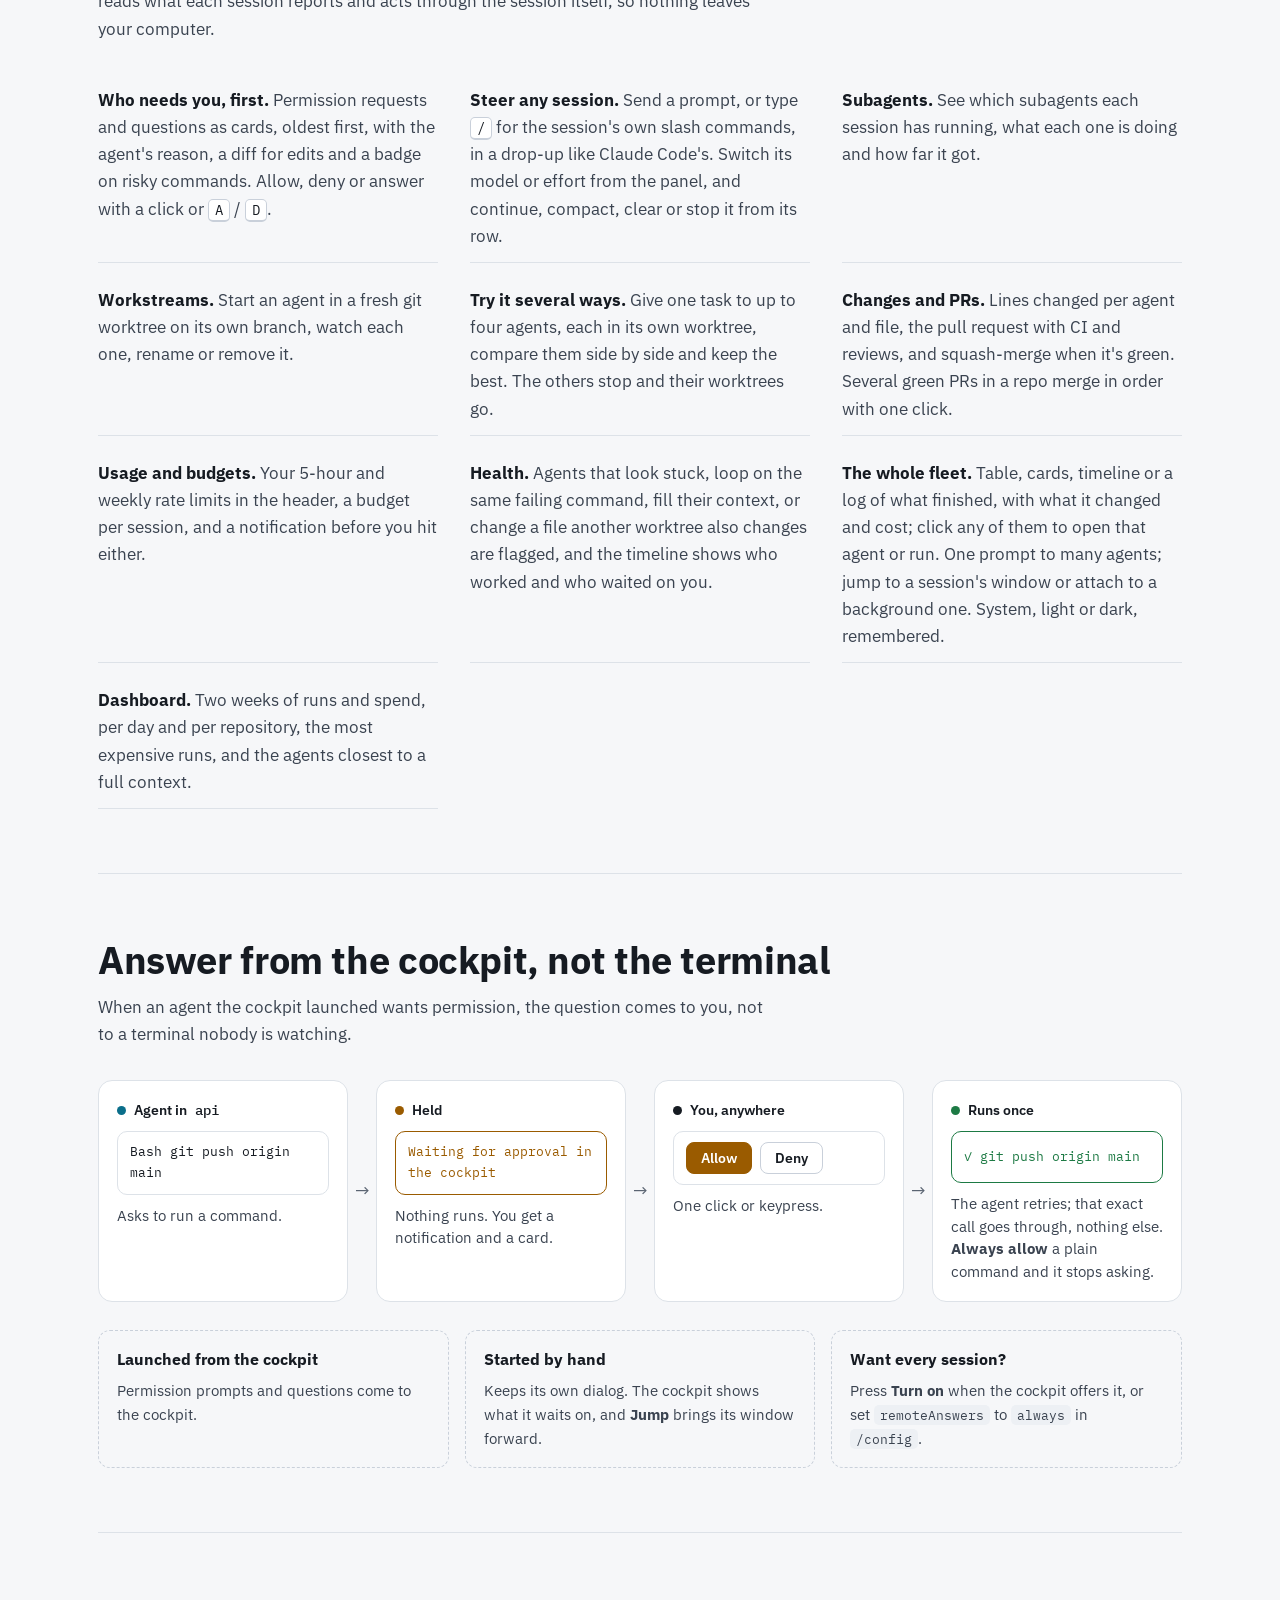
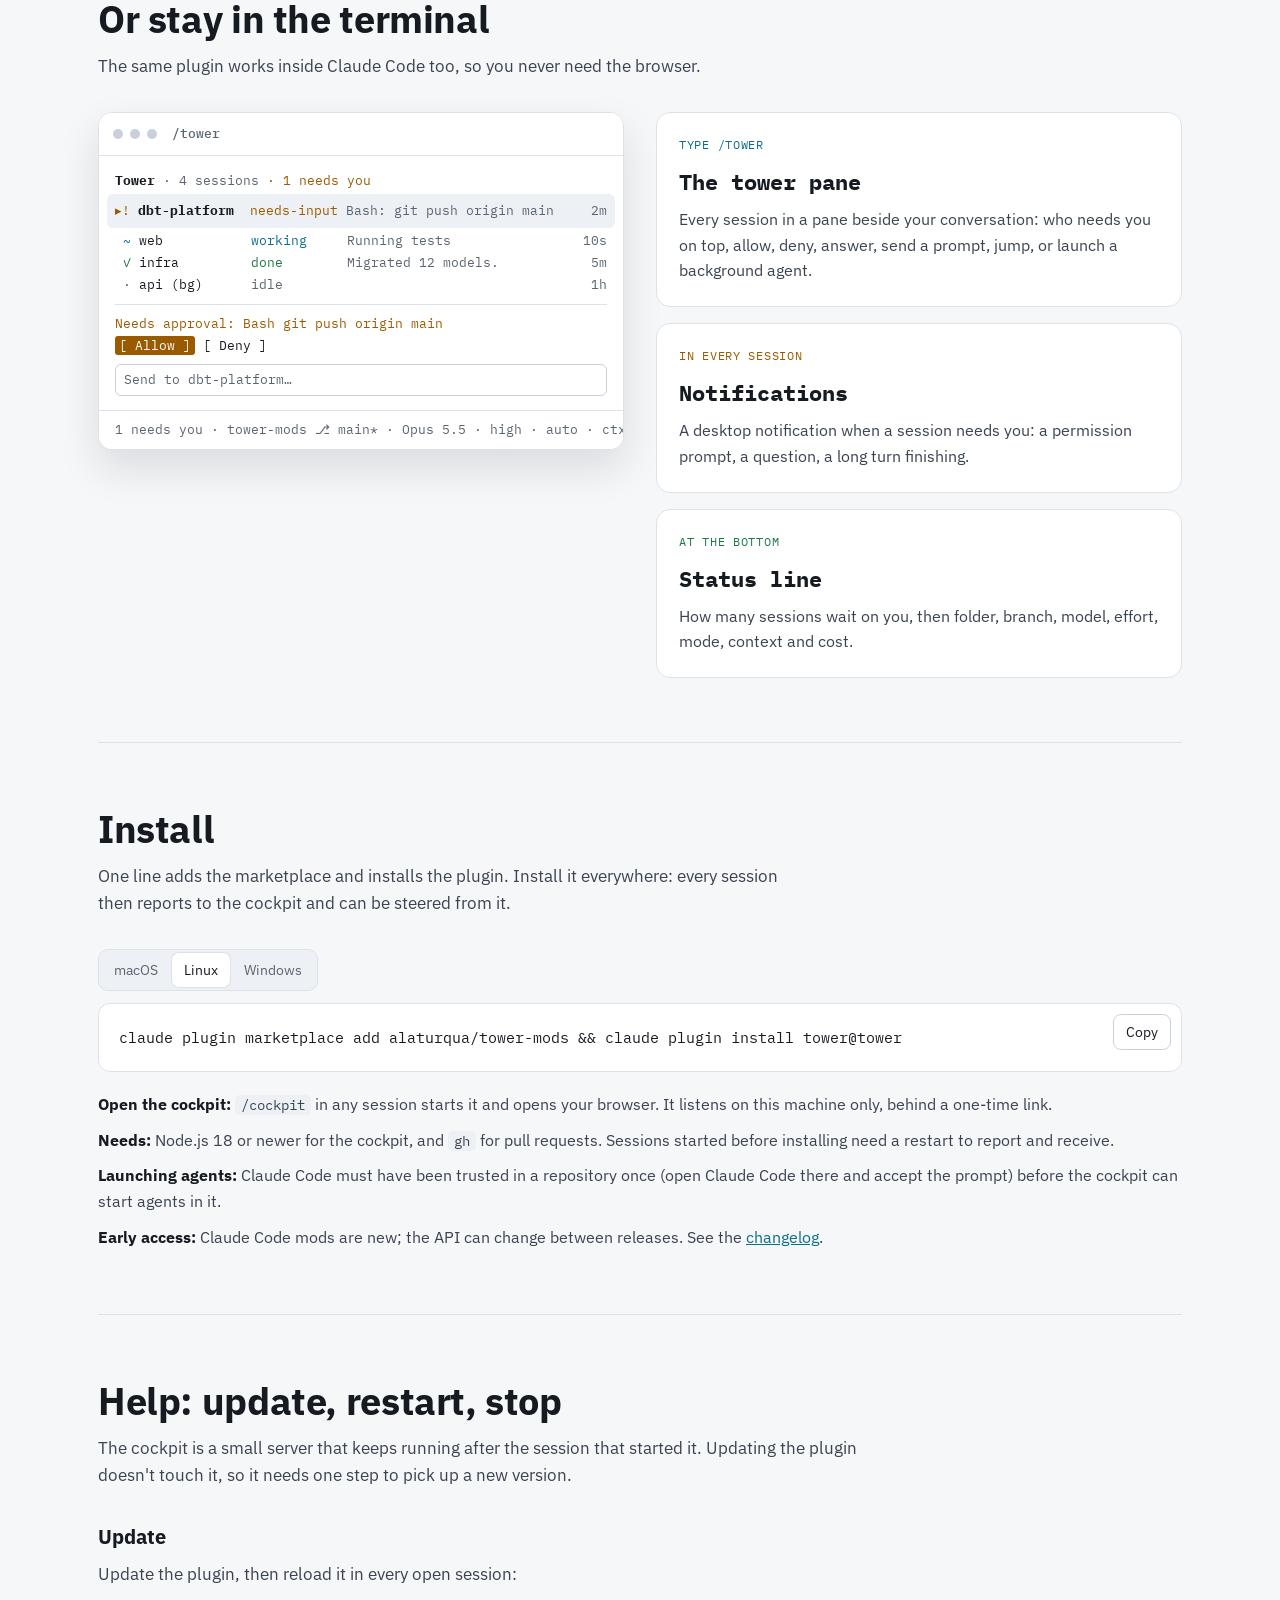
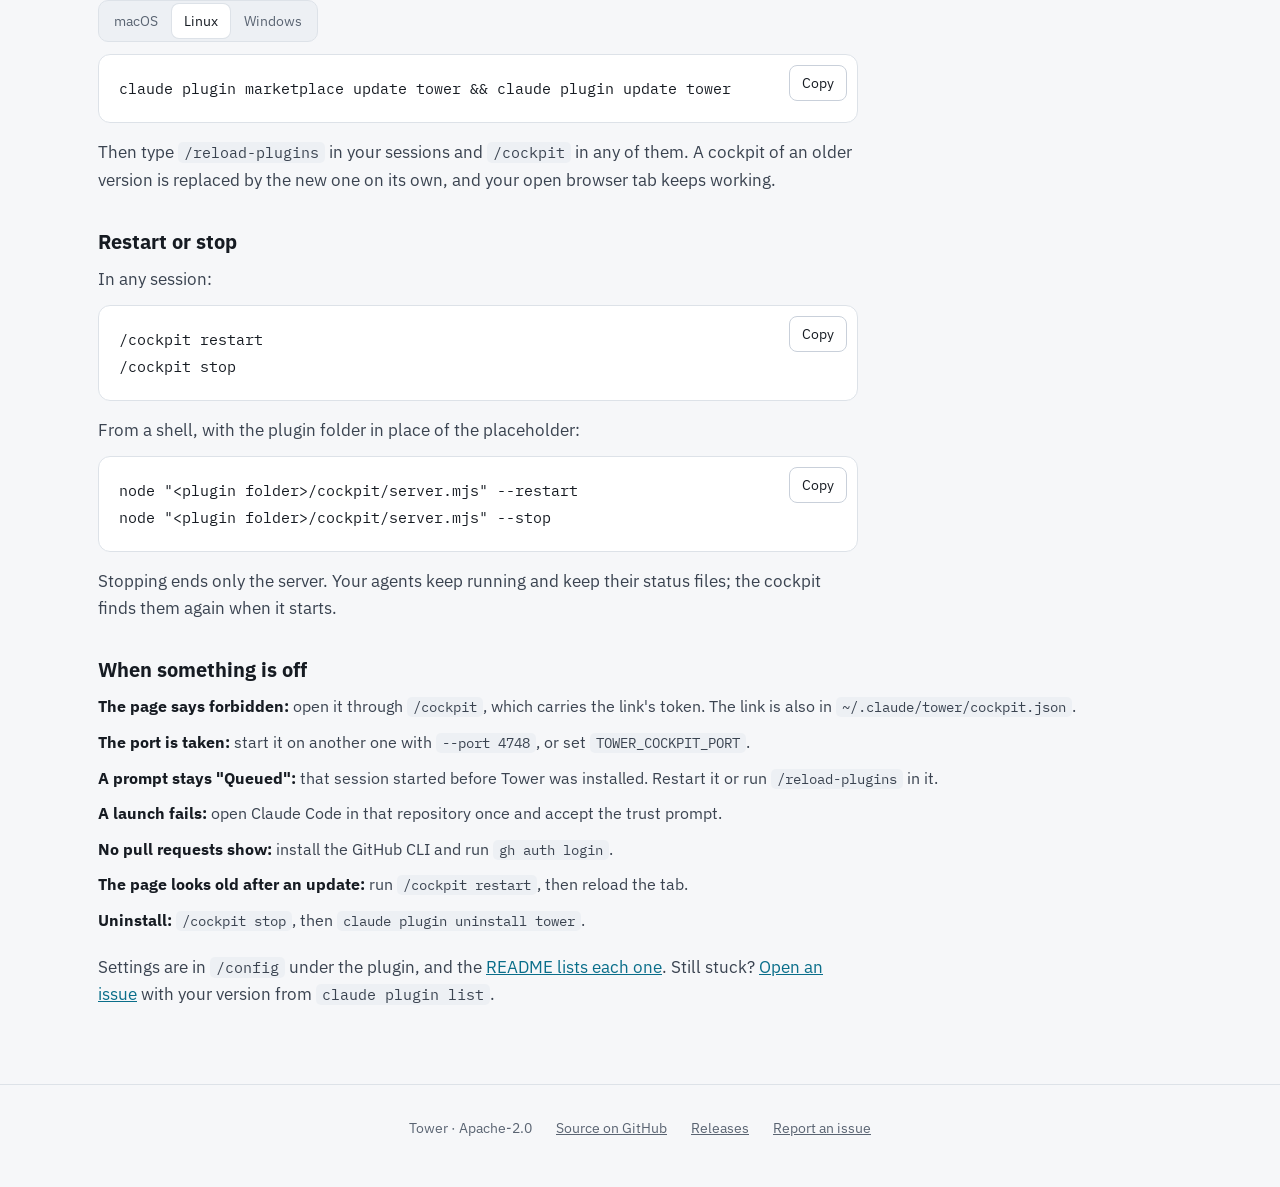
==== commit 798b7dea: "Describe the dashboard, subagents, row actions and model switch in the README and on the site Co-Aut" ====
--- a/site/index.html
+++ b/site/index.html
@@ -91,13 +91,15 @@
       <p class="sub">A local web page served from your own machine, over every Claude Code session on it. It reads what each session reports and acts through the session itself, so nothing leaves your computer.</p>
       <ul class="features">
         <li><b>Who needs you, first.</b> Permission requests and questions as cards, oldest first, with the agent's reason, a diff for edits and a badge on risky commands. Allow, deny or answer with a click or <kbd>A</kbd> / <kbd>D</kbd>.</li>
-        <li><b>Steer any session.</b> Send a prompt, or type <kbd>/</kbd> for the session's own slash commands, in a drop-up like Claude Code's.</li>
+        <li><b>Steer any session.</b> Send a prompt, or type <kbd>/</kbd> for the session's own slash commands, in a drop-up like Claude Code's. Switch its model or effort from the panel, and continue, compact, clear or stop it from its row.</li>
+        <li><b>Subagents.</b> See which subagents each session has running, what each one is doing and how far it got.</li>
         <li><b>Workstreams.</b> Start an agent in a fresh git worktree on its own branch, watch each one, rename or remove it.</li>
         <li><b>Try it several ways.</b> Give one task to up to four agents, each in its own worktree, compare them side by side and keep the best. The others stop and their worktrees go.</li>
         <li><b>Changes and PRs.</b> Lines changed per agent and file, the pull request with CI and reviews, and squash-merge when it's green. Several green PRs in a repo merge in order with one click.</li>
         <li><b>Usage and budgets.</b> Your 5-hour and weekly rate limits in the header, a budget per session, and a notification before you hit either.</li>
         <li><b>Health.</b> Agents that look stuck, loop on the same failing command, fill their context, or change a file another worktree also changes are flagged, and the timeline shows who worked and who waited on you.</li>
-        <li><b>The whole fleet.</b> Table, cards, timeline or a log of what finished, with what it changed and cost; one prompt to many agents; jump to a session's window or attach to a background one. System, light or dark, remembered.</li>
+        <li><b>The whole fleet.</b> Table, cards, timeline or a log of what finished, with what it changed and cost; click any of them to open that agent or run. One prompt to many agents; jump to a session's window or attach to a background one. System, light or dark, remembered.</li>
+        <li><b>Dashboard.</b> Two weeks of runs and spend, per day and per repository, the most expensive runs, and the agents closest to a full context.</li>
       </ul>
     </section>
 
